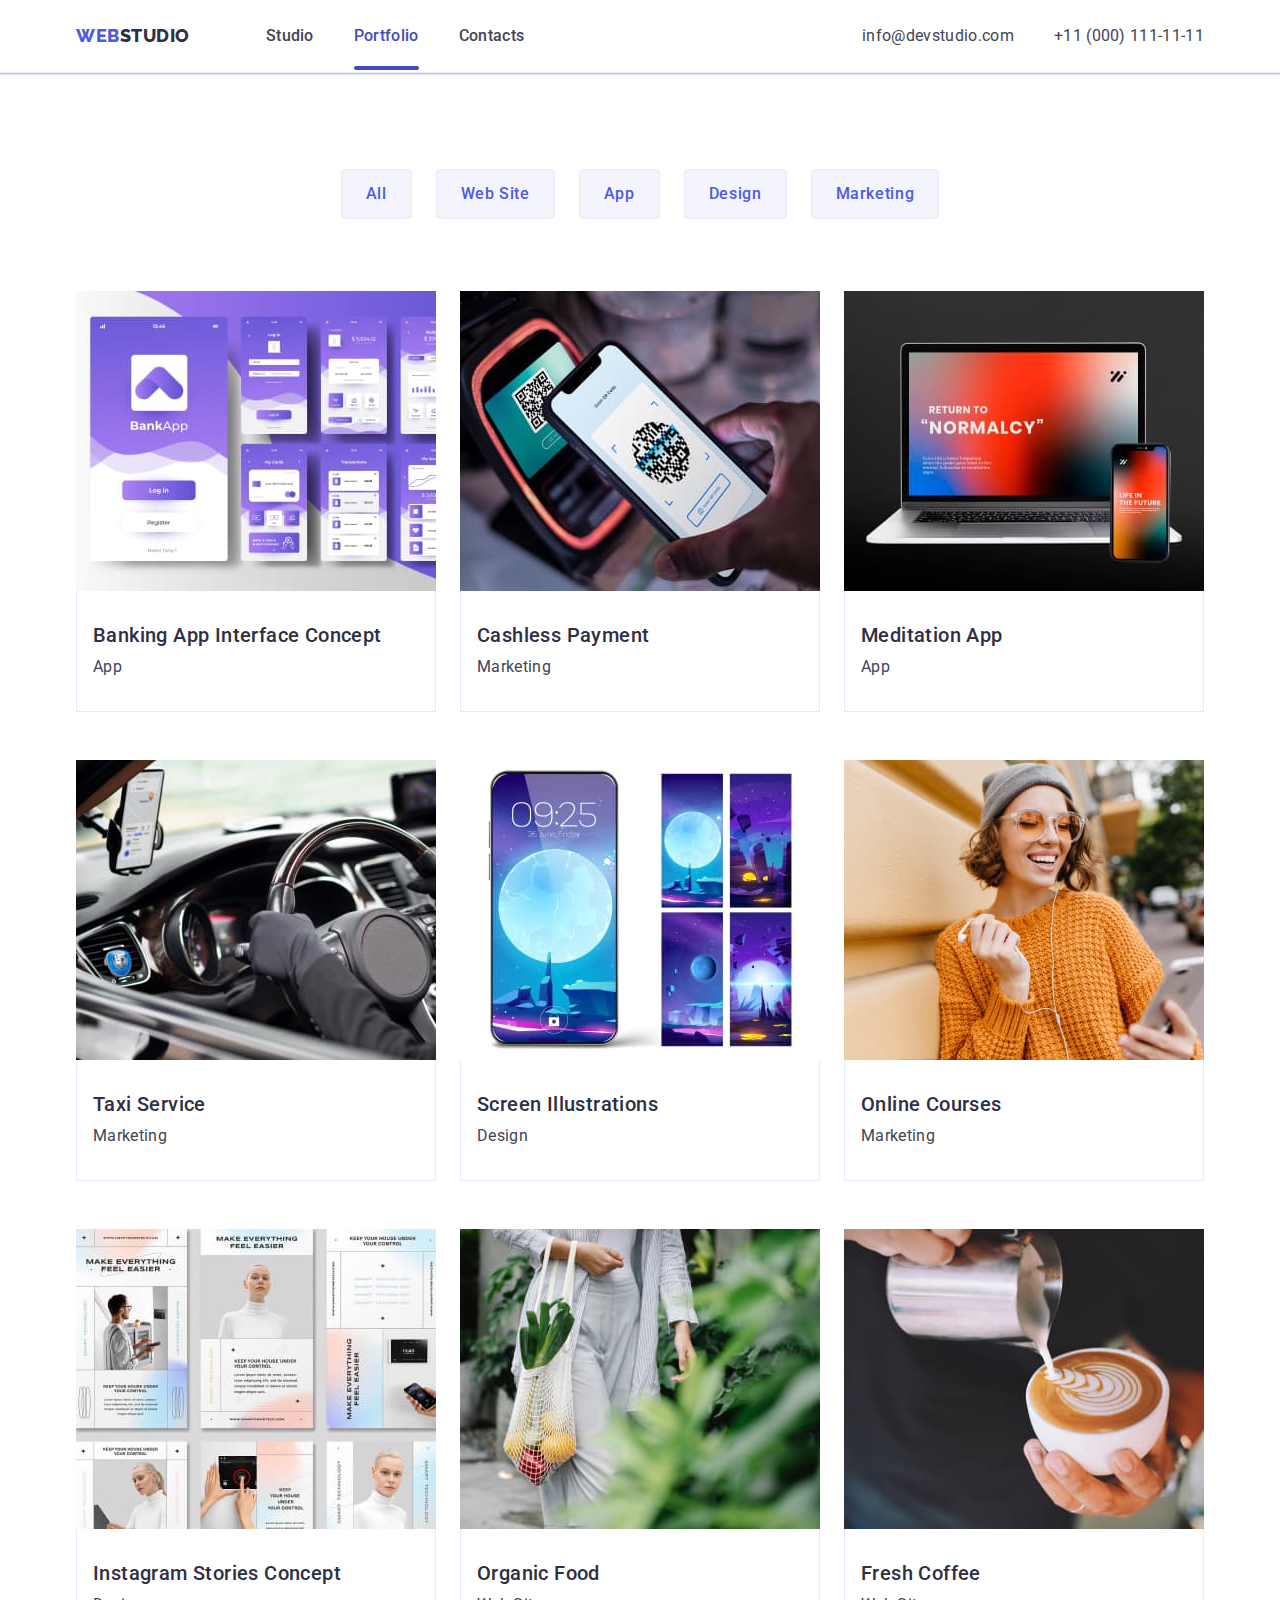
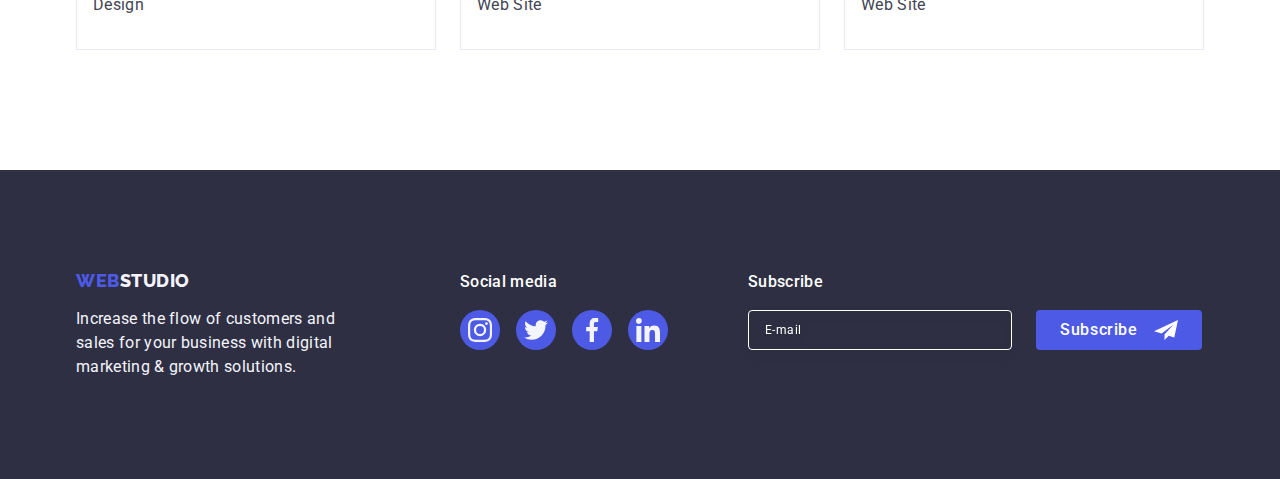
==== portfolio.html @ 871ca6c4 "Initial commit" ====
<!DOCTYPE html>
<html lang="en">
  <head>
    <meta charset="UTF-8" />
    <meta http-equiv="X-UA-Compatible" content="IE=edge" />
    <meta name="viewport" content="width=device-width, initial-scale=1.0" />
    <title>WebStudio</title>
    <link rel="preconnect" href="https://fonts.googleapis.com" />
    <link rel="preconnect" href="https://fonts.gstatic.com" crossorigin />
    <link
      href="https://fonts.googleapis.com/css2?family=Raleway:wght@800&family=Roboto:wght@400;500;700;900&display=swap"
      rel="stylesheet"
    />
    <link
      rel="stylesheet"
      href="https://cdn.jsdelivr.net/npm/modern-normalize@1.1.0/modern-normalize.min.css"
    />
    <link rel="stylesheet" href="./css/styles.css" />
  </head>
  <body>
    <!-- HEADER -->
    <header class="main-header">
      <div class="container page-header-container">
        <nav class="main-nav">
          <a class="logo logo-top link" href="./index.html"
            >Web<span class="logo-header">Studio</span></a
          >
          <ul class="menu list">
            <li class="menu-item">
              <a class="menu-link link" href="./index.html">Studio</a>
            </li>
            <li class="menu-item">
              <a class="menu-link link current" href="./portfolio.html"
                >Portfolio</a
              >
            </li>
            <li class="menu-item">
              <a class="menu-link link" href="">Contacts</a>
            </li>
          </ul>
        </nav>
        <address class="address">
          <ul class="address-item list">
            <li class="contact-item">
              <a class="contact link" href="mailto:info@devstudio.com"
                >info@devstudio.com</a
              >
            </li>
            <li class="contact-item">
              <a class="contact link" href="tel:+110001111111"
                >+11 (000) 111-11-11</a
              >
            </li>
          </ul>
        </address>
      </div>
    </header>
    <main>
      <!-- FILTER -->
      <section class="section-portfolio">
        <div class="container">
          <h1 class="visually-hidden">Portfolio</h1>
          <ul class="filter-list list">
            <li class="item-list">
              <button class="filter-btn button" type="button">All</button>
            </li>
            <li class="item-list">
              <button class="filter-btn button" type="button">Web Site</button>
            </li>
            <li class="item-list">
              <button class="filter-btn button" type="button">App</button>
            </li>
            <li class="item-list">
              <button class="filter-btn button" type="button">Design</button>
            </li>
            <li class="item-list">
              <button class="filter-btn button" type="button">Marketing</button>
            </li>
          </ul>
          <!-- PORTFOLIO -->
          <ul class="portfolio-list list">
            <li class="portfolio-card">
              <a class="portfolio-link link" href="">
                <div class="portfolio-card-wrapper">
                  <img
                    src="./images/banking-app-interface-concept.jpg"
                    alt="bank app"
                    width="360"
                    height="300"
                  />
                  <p class="overlay">
                    14 Stylish and User-Friendly App Design Concepts · Task
                    Manager App · Calorie Tracker App · Exotic Fruit Ecommerce
                    App · Cloud Storage App
                  </p>
                </div>
                <div class="portfolio-card-content">
                  <h2 class="title portfolio-text">
                    Banking App Interface Concept
                  </h2>
                  <p class="description portfolio-text">App</p>
                </div>
              </a>
            </li>
            <li class="portfolio-card">
              <a class="portfolio-link link" href="">
                <div class="portfolio-card-wrapper">
                  <img
                    src="./images/cashless-payment.jpg"
                    alt="payment process"
                    width="360"
                    height="300"
                  />
                  <p class="overlay">
                    14 Stylish and User-Friendly App Design Concepts · Task
                    Manager App · Calorie Tracker App · Exotic Fruit Ecommerce
                    App · Cloud Storage App
                  </p>
                </div>
                <div class="portfolio-card-content">
                  <h2 class="title portfolio-text">Cashless Payment</h2>
                  <p class="description portfolio-text">Marketing</p>
                </div>
              </a>
            </li>
            <li class="portfolio-card">
              <a class="portfolio-link link" href="">
                <div class="portfolio-card-wrapper">
                  <img
                    src="./images/meditation-app.jpg"
                    alt="laptop and phone"
                    width="360"
                    height="300"
                  />
                  <p class="overlay">
                    14 Stylish and User-Friendly App Design Concepts · Task
                    Manager App · Calorie Tracker App · Exotic Fruit Ecommerce
                    App · Cloud Storage App
                  </p>
                </div>
                <div class="portfolio-card-content">
                  <h2 class="title portfolio-text">Meditation App</h2>
                  <p class="description portfolio-text">App</p>
                </div>
              </a>
            </li>
            <li class="portfolio-card">
              <a class="portfolio-link link" href="">
                <div class="portfolio-card-wrapper">
                  <img
                    src="./images/taxi-service.jpg"
                    alt="car"
                    width="360"
                    height="300"
                  />
                  <p class="overlay">
                    14 Stylish and User-Friendly App Design Concepts · Task
                    Manager App · Calorie Tracker App · Exotic Fruit Ecommerce
                    App · Cloud Storage App
                  </p>
                </div>
                <div class="portfolio-card-content">
                  <h2 class="title portfolio-text">Taxi Service</h2>
                  <p class="description portfolio-text">Marketing</p>
                </div>
              </a>
            </li>
            <li class="portfolio-card">
              <a class="portfolio-link link" href="">
                <div class="portfolio-card-wrapper">
                  <img
                    src="./images/screen-illustrations.jpg"
                    alt="phone screen"
                    width="360"
                    height="300"
                  />
                  <p class="overlay">
                    14 Stylish and User-Friendly App Design Concepts · Task
                    Manager App · Calorie Tracker App · Exotic Fruit Ecommerce
                    App · Cloud Storage App
                  </p>
                </div>
                <div class="portfolio-card-content">
                  <h2 class="title portfolio-text">Screen Illustrations</h2>
                  <p class="description portfolio-text">Design</p>
                </div>
              </a>
            </li>
            <li class="portfolio-card">
              <a class="portfolio-link link" href="">
                <div class="portfolio-card-wrapper">
                  <img
                    src="./images/online-courses.jpg"
                    alt="student"
                    width="360"
                    height="300"
                  />
                  <p class="overlay">
                    14 Stylish and User-Friendly App Design Concepts · Task
                    Manager App · Calorie Tracker App · Exotic Fruit Ecommerce
                    App · Cloud Storage App
                  </p>
                </div>
                <div class="portfolio-card-content">
                  <h2 class="title portfolio-text">Online Courses</h2>
                  <p class="description portfolio-text">Marketing</p>
                </div>
              </a>
            </li>
            <li class="portfolio-card">
              <a class="portfolio-link link" href="">
                <div class="portfolio-card-wrapper">
                  <img
                    src="./images/instagram-stories-concept.jpg"
                    alt="several stories"
                    width="360"
                    height="300"
                  />
                  <p class="overlay">
                    14 Stylish and User-Friendly App Design Concepts · Task
                    Manager App · Calorie Tracker App · Exotic Fruit Ecommerce
                    App · Cloud Storage App
                  </p>
                </div>
                <div class="portfolio-card-content">
                  <h2 class="title portfolio-text">
                    Instagram Stories Concept
                  </h2>
                  <p class="description portfolio-text">Design</p>
                </div>
              </a>
            </li>
            <li class="portfolio-card">
              <a class="portfolio-link link" href="">
                <div class="portfolio-card-wrapper">
                  <img
                    src="./images/organic-food.jpg"
                    alt="products"
                    width="360"
                    height="300"
                  />
                  <p class="overlay">
                    14 Stylish and User-Friendly App Design Concepts · Task
                    Manager App · Calorie Tracker App · Exotic Fruit Ecommerce
                    App · Cloud Storage App
                  </p>
                </div>
                <div class="portfolio-card-content">
                  <h2 class="title portfolio-text">Organic Food</h2>
                  <p class="description portfolio-text">Web Site</p>
                </div>
              </a>
            </li>
            <li class="portfolio-card">
              <a class="portfolio-link link" href="">
                <div class="portfolio-card-wrapper">
                  <img
                    src="./images/fresh-coffee.jpg"
                    alt="cappuccino"
                    width="360"
                    height="300"
                  />
                  <p class="overlay">
                    14 Stylish and User-Friendly App Design Concepts · Task
                    Manager App · Calorie Tracker App · Exotic Fruit Ecommerce
                    App · Cloud Storage App
                  </p>
                </div>
                <div class="portfolio-card-content">
                  <h2 class="title portfolio-text">Fresh Coffee</h2>
                  <p class="description portfolio-text">Web Site</p>
                </div>
              </a>
            </li>
          </ul>
        </div>
      </section>
    </main>
    <!-- FOOTER -->
    <footer class="footer">
      <div class="footer-container container">
        <div class="footer-left">
          <a class="logo footer-link link" href="./index.html"
            >Web<span class="logo-footer">Studio</span></a
          >
          <p class="footer-description-left">
            Increase the flow of customers and sales for your business with
            digital marketing & growth solutions.
          </p>
        </div>
        <div class="footer-right">
          <p class="footer-description-right">Social media</p>
          <ul class="social-contact list">
            <li class="social-contact-item">
              <a href="" class="social-contact-link link">
                <svg class="social-contact-icon" width="24" height="24">
                  <use href="./images/icons.svg#icon-instagram"></use>
                </svg>
              </a>
            </li>
            <li class="social-contact-item">
              <a href="" class="social-contact-link link">
                <svg class="social-contact-icon" width="24" height="24">
                  <use href="./images/icons.svg#icon-twitter"></use>
                </svg>
              </a>
            </li>
            <li class="social-contact-item">
              <a href="" class="social-contact-link link">
                <svg class="social-contact-icon" width="24" height="24">
                  <use href="./images/icons.svg#icon-facebook"></use>
                </svg>
              </a>
            </li>
            <li class="social-contact-item">
              <a href="" class="social-contact-link link">
                <svg class="social-contact-icon" width="24" height="24">
                  <use href="./images/icons.svg#icon-linkedin"></use>
                </svg>
              </a>
            </li>
          </ul>
        </div>
        <div class="footer-form">
          <p class="footer-description-right">Subscribe</p>
          <form class="subscribe-form">
            <label class="subscribe-form-field">
              <input
                type="email"
                name="user_email"
                class="subscribe-form-input"
                placeholder="E-mail"
                required
              />
            </label>
            <button type="submit" class="subscribe-form-btn">
              Subscribe
              <svg class="subscribe-btn-icon" width="24" height="24">
                <use href="./images/icons.svg#icon-send"></use>
              </svg>
            </button>
          </form>
        </div>
      </div>
    </footer>
  </body>
</html>
---- css/styles.css ----
:root {
  --primary-font: "Roboto", sans-serif;
  --secondary-font: "Raleway", sans-serif;
  --primary-text-color: #2e2f42;
  --secondary-text-color: #434455;
  --third-text-color: #ffffff;
  --fourth-text-color: #f4f4fd;
  --fifth-text-color: #8e8f99;
  --accent-color: #404bbf;
  --brand-color: #4d5ae5;
  --main-background: #ffffff;
  --icon-background: #31d0aa;
  --modal-background: #fcfcfc;
  --close-btn-background: #e7e9fc;
}

h1,
h2,
h3,
p {
  margin-top: 0;
  margin-bottom: 0;
}

ul {
  margin-top: 0;
  margin-bottom: 0;
  padding-left: 0;
}

img {
  display: block;
}

body {
  font-family: var(--primary-font);
  background-color: var(--main-background);
  color: var(--secondary-text-color);
}

.container {
  width: 1158px;
  margin-left: auto;
  margin-right: auto;
  padding: 0 15px;
}

.section {
  padding-top: 120px;
  padding-bottom: 120px;
}

/* COMPONENTS */

.logo {
  font-family: var(--secondary-font);
  font-weight: 800;
  font-size: 18px;
  line-height: 1.17;
  letter-spacing: 0.03em;
  text-transform: uppercase;
  color: var(--brand-color);
  margin-right: 76px;
}

.logo-header {
  color: var(--primary-text-color);
}

.logo-footer {
  color: var(--fourth-text-color);
}

.list {
  list-style: none;
}

.link {
  text-decoration: none;
}

.button {
  font-family: inherit;
  cursor: pointer;
  font-size: 16px;
  line-height: 1.5;
  letter-spacing: 0.04em;
  transition: background-color 250ms cubic-bezier(0.4, 0, 0.2, 1);
}

.button:hover,
.button:focus {
  color: var(--third-text-color);
  background-color: var(--accent-color);
}

/* HEADER */

.main-header {
  border-bottom: 1px solid #e7e9fc;
  box-shadow: 0px 2px 1px rgba(46, 47, 66, 0.08),
    0px 1px 1px rgba(46, 47, 66, 0.16), 0px 1px 6px rgba(46, 47, 66, 0.08);
}

.page-header-container {
  display: flex;
  align-items: center;
  justify-content: space-between;
}

.main-nav {
  display: flex;
  align-items: center;
}

.logo-top {
  padding: 24px 0;
}

.menu {
  display: flex;
  align-items: center;
  gap: 40px;
}

.menu-item {
  padding: 24px 0;
}

.menu-link {
  font-weight: 500;
  font-size: 16px;
  line-height: 1.5;
  letter-spacing: 0.02em;
  color: var(--secondary-text-color);
  padding: 24px 0;
  transition: color 250ms cubic-bezier(0.4, 0, 0.2, 1);
}

.menu-link:hover,
.menu-link:focus {
  color: var(--accent-color);
}

.current {
  color: var(--accent-color);
  position: relative;
}

.current::after {
  display: block;
  content: "";
  width: 100%;
  height: 4px;
  background-color: var(--accent-color);
  border-radius: 2px;
  position: absolute;
  bottom: -1px;
}

.address {
  font-style: normal;
}

.address-item {
  display: flex;
  align-items: center;
  gap: 40px;
}

.contact {
  font-size: 16px;
  line-height: 1.5;
  letter-spacing: 0.02em;
  color: var(--secondary-text-color);
  padding-top: 24px;
  padding-bottom: 24px;
  transition: color 250ms cubic-bezier(0.4, 0, 0.2, 1);
}

.contact:hover,
.contact:focus {
  color: var(--accent-color);
}

/* HERO */

.hero {
  background-color: var(--primary-text-color);
  padding-top: 188px;
  padding-bottom: 188px;
  background-image: linear-gradient(
      rgba(46, 47, 66, 0.7),
      rgba(46, 47, 66, 0.7)
    ),
    url(../images/hero-img.jpg);
  max-width: 1440px;
  background-repeat: no-repeat;
  background-position: center;
  background-size: cover;
  margin: 0 auto;
}

.main-title {
  font-weight: 700;
  font-size: 56px;
  line-height: 1.07;
  max-width: 496px;
  text-align: center;
  letter-spacing: 0.02em;
  color: var(--third-text-color);
  margin: auto;
  margin-bottom: 48px;
}

.order-btn {
  font-weight: 500;
  min-width: 169px;
  background-color: var(--brand-color);
  color: var(--third-text-color);
  box-shadow: 0px 4px 4px rgba(0, 0, 0, 0.15);
  border-radius: 4px;
  display: block;
  padding: 16px 32px;
  margin: auto;
  border: none;
}

/* SECTIONS */

.visually-hidden {
  position: absolute;
  width: 1px;
  height: 1px;
  margin: -1px;
  border: 0;
  padding: 0;
  white-space: nowrap;
  clip-path: inset(100%);
  clip: rect(0 0 0 0);
  overflow: hidden;
}

.section-list {
  display: flex;
  gap: 24px;
}

.feature-item {
  width: calc((100% - 72px) / 4);
}

.feature-item-container {
  display: flex;
  justify-content: center;
  align-items: center;
  width: 264px;
  height: 112px;
  border-radius: 4px;
  background-color: var(--fourth-text-color);
  margin-bottom: 8px;
}

.title {
  font-weight: 500;
  font-size: 20px;
  line-height: 1.2;
  letter-spacing: 0.02em;
  color: var(--primary-text-color);
  margin-bottom: 8px;
}

.description {
  font-size: 16px;
  line-height: 1.5;
  letter-spacing: 0.02em;
  color: var(--secondary-text-color);
}

.section-title {
  font-weight: 700;
  font-size: 36px;
  line-height: 1.1;
  letter-spacing: 0.02em;
  text-align: center;
  text-transform: capitalize;
  color: var(--primary-text-color);
  margin-bottom: 72px;
}

.section-examples {
  padding-top: 0;
}

.examples-card {
  width: calc((100% - 48px) / 3);
}

.section-team {
  background-color: var(--fourth-text-color);
}

.team-card-content {
  padding: 32px 0;
}

.team-card {
  background-color: var(--main-background);
  justify-content: center;
  align-items: center;
  box-shadow: 0px 1px 6px rgba(46, 47, 66, 0.08),
    0px 1px 1px rgba(46, 47, 66, 0.16), 0px 2px 1px rgba(46, 47, 66, 0.08);
  border-radius: 0px 0px 4px 4px;
  width: calc((100% - 72px) / 4);
}

.team-text {
  display: flex;
  justify-content: center;
  text-align: center;
  margin-bottom: 8px;
}

.social-list {
  display: flex;
  justify-content: center;
  gap: 24px;
}

.social-list-link {
  display: flex;
  justify-content: center;
  align-items: center;
  width: 40px;
  height: 40px;
  border-radius: 50%;
  background-color: var(--brand-color);
  transition: background-color 250ms cubic-bezier(0.4, 0, 0.2, 1);
}

.social-list-link:hover,
.social-list-link:focus {
  background-color: var(--accent-color);
}

.social-list-icon {
  fill: var(--fourth-text-color);
}

.company-item {
  width: calc((100% - 120px) / 6);
}

.company-link {
  display: flex;
  justify-content: center;
  align-items: center;
  width: 168px;
  height: 88px;
  border: 1px solid var(--fifth-text-color);
  border-radius: 4px;
  color: var(--fifth-text-color);
  transition: border 250ms cubic-bezier(0.4, 0, 0.2, 1),
    color 250ms cubic-bezier(0.4, 0, 0.2, 1);
}

.company-link:hover,
.company-link:focus {
  border: 1px solid var(--accent-color);
  color: var(--accent-color);
}

.company-icon {
  fill: var(--fifth-text-color);
  transition: fill 250ms cubic-bezier(0.4, 0, 0.2, 1);
}

.company-link:hover .company-icon,
.company-link:focus .company-icon {
  fill: currentColor;
}

/* FOOTER */

.footer {
  background-color: var(--primary-text-color);
  padding-top: 100px;
  padding-bottom: 100px;
}

.footer-container {
  display: flex;
  align-items: baseline;
}

.footer-left {
  margin-right: 120px;
}

.footer-link {
  display: inline-block;
  margin-bottom: 16px;
}

.footer-description-left {
  font-size: 16px;
  line-height: 1.5;
  letter-spacing: 0.02em;
  color: var(--fourth-text-color);
  width: 264px;
}

.footer-right {
  margin-right: 80px;
}

.footer-description-right {
  font-weight: 500;
  font-size: 16px;
  line-height: 1.5;
  letter-spacing: 0.02em;
  color: var(--third-text-color);
  margin-bottom: 16px;
}

.social-contact {
  display: flex;
  gap: 16px;
}

.social-contact-link {
  display: flex;
  justify-content: center;
  align-items: center;
  width: 40px;
  height: 40px;
  border-radius: 50%;
  background-color: var(--brand-color);
  transition: background-color 250ms cubic-bezier(0.4, 0, 0.2, 1);
}

.social-contact-link:hover,
.social-contact-link:focus {
  background-color: var(--icon-background);
}

.social-contact-icon {
  fill: var(--fourth-text-color);
}

.subscribe-form {
  display: flex;
  justify-content: center;
  gap: 24px;
}

.subscribe-form-input {
  width: 100%;
  height: 40px;
  min-width: 264px;
  border: 1px solid var(--main-background);
  filter: drop-shadow(0px 4px 4px rgba(0, 0, 0, 0.15));
  border-radius: 4px;
  padding: 8px 16px;
  font-size: 12px;
  line-height: 2;
  letter-spacing: 0.04em;
  color: var(--third-text-color);
  background-color: inherit;
  transition: outline 250ms cubic-bezier(0.4, 0, 0.2, 1);
}

.subscribe-form-input:focus {
  outline: none;
}

.subscribe-form-input::placeholder {
  font-size: 12px;
  line-height: 2;
  letter-spacing: 0.04em;
  color: var(--third-text-color);
}

.subscribe-form-btn {
  display: flex;
  justify-content: center;
  align-self: center;
  min-width: 77px;
  padding: 8px 24px;
  border: none;
  font-family: inherit;
  cursor: pointer;
  font-weight: 500;
  font-size: 16px;
  line-height: 1.5;
  letter-spacing: 0.04em;
  color: var(--third-text-color);
  background: var(--brand-color);
  border-radius: 4px;
  gap: 16px;
  transition: background-color 250ms cubic-bezier(0.4, 0, 0.2, 1);
}

.subscribe-form-btn:hover,
.subscribe-form-btn:focus {
  background-color: var(--accent-color);
}

/* PORTFOLIO */

.section-portfolio {
  padding: 96px 0 120px;
}

.filter-list {
  display: flex;
  justify-content: center;
  margin-bottom: 72px;
  gap: 24px;
}

.filter-btn {
  font-weight: 500;
  letter-spacing: 0.04em;
  color: var(--brand-color);
  background-color: var(--fourth-text-color);
  border: 1px solid #e7e9fc;
  border-radius: 4px;
  padding: 12px 24px;
  transition: color 250ms cubic-bezier(0.4, 0, 0.2, 1),
    background-color 250ms cubic-bezier(0.4, 0, 0.2, 1),
    border 250ms cubic-bezier(0.4, 0, 0.2, 1),
    box-shadow 250ms cubic-bezier(0.4, 0, 0.2, 1);
}

.filter-btn:hover,
.filter-btn:focus {
  box-shadow: 0px 3px 1px rgba(0, 0, 0, 0.1), 0px 2px 1px rgba(0, 0, 0, 0.08),
    0px 2px 2px rgba(0, 0, 0, 0.12);
  border-radius: 4px;
  border: 1px solid transparent;
}

.portfolio-list {
  display: flex;
  flex-wrap: wrap;
  column-gap: 24px;
  row-gap: 48px;
}

.portfolio-card {
  width: calc((100% - 48px) / 3);
}

.portfolio-link {
  display: block;
  transition: box-shadow 250ms cubic-bezier(0.4, 0, 0.2, 1);
}

.portfolio-link:hover,
.portfolio-link:focus {
  box-shadow: 0px 1px 6px rgba(46, 47, 66, 0.08),
    0px 1px 1px rgba(46, 47, 66, 0.16), 0px 2px 1px rgba(46, 47, 66, 0.08);
}

.portfolio-card-wrapper {
  position: relative;
  overflow: hidden;
}

.overlay {
  position: absolute;
  overflow: auto;
  top: 0;
  left: 0;
  width: 100%;
  height: 100%;
  font-size: 16px;
  line-height: 1.5;
  letter-spacing: 0.02em;
  color: var(--fourth-text-color);
  background-color: var(--brand-color);
  padding-top: 40px;
  padding-left: 32px;
  padding-right: 32px;
  padding-bottom: 40px;
  transform: translate(0, 100%);
  transition: transform 250ms cubic-bezier(0.4, 0, 0.2, 1);
}

.portfolio-link:hover .overlay,
.portfolio-link:focus .overlay {
  transform: translate(0, 0);
}

.portfolio-card-content {
  border: 1px solid #e7e9fc;
  border-top: none;
  padding: 32px 16px;
}

.portfolio-text {
  display: flex;
  align-items: flex-start;
}

/* MODAL */

.blackdrop {
  position: fixed;
  top: 0;
  left: 0;
  z-index: 100;
  width: 100%;
  height: 100%;
  background-color: rgba(46, 47, 66, 0.4);
  transition: opacity 250ms cubic-bezier(0.4, 0, 0.2, 1),
    visibility 250ms cubic-bezier(0.4, 0, 0.2, 1);
}

.blackdrop.is-hidden {
  opacity: 0;
  visibility: hidden;
  pointer-events: none;
}

.modal {
  position: absolute;
  top: 50%;
  left: 50%;
  transform: translate(-50%, -50%);
  width: 408px;
  min-height: 576px;
  background-color: var(--modal-background);
  box-shadow: 0px 1px 1px rgba(0, 0, 0, 0.14), 0px 1px 3px rgba(0, 0, 0, 0.12),
    0px 2px 1px rgba(0, 0, 0, 0.2);
  border-radius: 4px;
  transition: transform 250ms cubic-bezier(0.4, 0, 0.2, 1);
  padding-top: 72px;
  padding-left: 24px;
  padding-right: 24px;
  padding-bottom: 24px;
}

.modal-close-btn {
  position: absolute;
  top: 24px;
  right: 24px;
  display: flex;
  justify-content: center;
  align-items: center;
  cursor: pointer;
  width: 24px;
  height: 24px;
  background-color: var(--close-btn-background);
  border: 1px solid rgba(0, 0, 0, 0.1);
  border-radius: 50%;
  padding: 0;
  transition: background-color 250ms cubic-bezier(0.4, 0, 0.2, 1),
    border 250ms cubic-bezier(0.4, 0, 0.2, 1);
}

.modal-close-btn:hover,
.modal-close-btn:focus {
  border: none;
  background-color: var(--accent-color);
}

.modal-close-icon {
  fill: var(--primary-text-color);
  transition: fill 250ms cubic-bezier(0.4, 0, 0.2, 1);
}

.modal-close-btn:hover .modal-close-icon,
.modal-close-btn:focus .modal-close-icon {
  fill: var(--third-text-color);
}

.modal-form {
  display: flex;
  flex-direction: column;
}

.form-title {
  font-weight: 500;
  font-size: 16px;
  line-height: 1.5;
  text-align: center;
  letter-spacing: 0.02em;
  color: var(--primary-text-color);
  margin-bottom: 16px;
}

.modal-form-field {
  margin-bottom: 8px;
}

.modal-form-field-description {
  display: block;
  font-size: 12px;
  line-height: 1.17;
  letter-spacing: 0.04em;
  color: var(--fifth-text-color);
  margin-bottom: 8px;
}

.modal-form-input-wrapper {
  display: block;
  position: relative;
}

.form-icon {
  position: absolute;
  top: 50%;
  left: 12px;
  transform: translateY(-50%);
  transition: fill 250ms cubic-bezier(0.4, 0, 0.2, 1);
}

.modal-form-input {
  width: 100%;
  height: 40px;
  border: 1px solid rgba(46, 47, 66, 0.4);
  border-radius: 4px;
  padding-left: 38px;
  font-size: 16px;
  line-height: 1.5;
  letter-spacing: 0.02em;
  color: var(--primary-text-color);
  transition: border-color 250ms cubic-bezier(0.4, 0, 0.2, 1);
}

.modal-form-input:focus {
  outline: none;
  border-color: var(--brand-color);
}

.modal-form-input:focus + .form-icon {
  fill: var(--brand-color);
}

.modal-form-comment {
  resize: none;
  width: 100%;
  height: 120px;
  border: 1px solid rgba(46, 47, 66, 0.4);
  border-radius: 4px;
  padding: 8px 16px;
  font-size: 12px;
  line-height: 1.17;
  letter-spacing: 0.04em;
  color: var(--primary-text-color);
  transition: border-color 250ms cubic-bezier(0.4, 0, 0.2, 1);
}

.field-comment {
  margin-bottom: 16px;
}

.modal-form-comment:focus {
  outline: none;
  border-color: var(--brand-color);
}

.modal-form-comment::placeholder {
  font-size: 12px;
  line-height: 1.17;
  letter-spacing: 0.04em;
  color: rgba(46, 47, 66, 0.4);
}

.user-policy-wrapper {
  display: flex;
  margin-bottom: 24px;
}

.modal-form-check {
  transition: outline 250ms cubic-bezier(0.4, 0, 0.2, 1);
}

.form-check-icon {
  content: "";
  display: flex;
  justify-content: center;
  align-items: center;
  width: 16px;
  height: 16px;
  fill: transparent;
  border: 1px solid rgba(46, 47, 66, 0.4);
  border-radius: 2px;
  cursor: pointer;
  margin-right: 8px;
  transition: outline 250ms cubic-bezier(0.4, 0, 0.2, 1);
}

.modal-form-check:checked + .form-check-icon {
  fill: var(--fourth-text-color);
  background-color: var(--accent-color);
  border: 1px solid var(--accent-color);
}

.modal-form-check:focus + .form-check-icon {
  outline: 1px solid var(--accent-color);
}

.modal-form-check-description {
  font-size: 12px;
  line-height: 1.17;
  letter-spacing: 0.04em;
  color: var(--fifth-text-color);
}

.privacy-policy {
  font-size: 12px;
  line-height: 1.33;
  letter-spacing: 0.04em;
  color: var(--brand-color);
}

.modal-form-submit {
  align-self: center;
  padding: 16px 32px;
  border: none;
  font-family: inherit;
  cursor: pointer;
  font-weight: 500;
  font-size: 16px;
  line-height: 1.5;
  letter-spacing: 0.04em;
  color: var(--third-text-color);
  min-width: 169px;
  background: var(--brand-color);
  box-shadow: 0px 4px 4px rgba(0, 0, 0, 0.15);
  border-radius: 4px;
  transition: background-color 250ms cubic-bezier(0.4, 0, 0.2, 1);
}

.modal-form-submit:hover,
.modal-form-submit:focus {
  background-color: var(--accent-color);
}
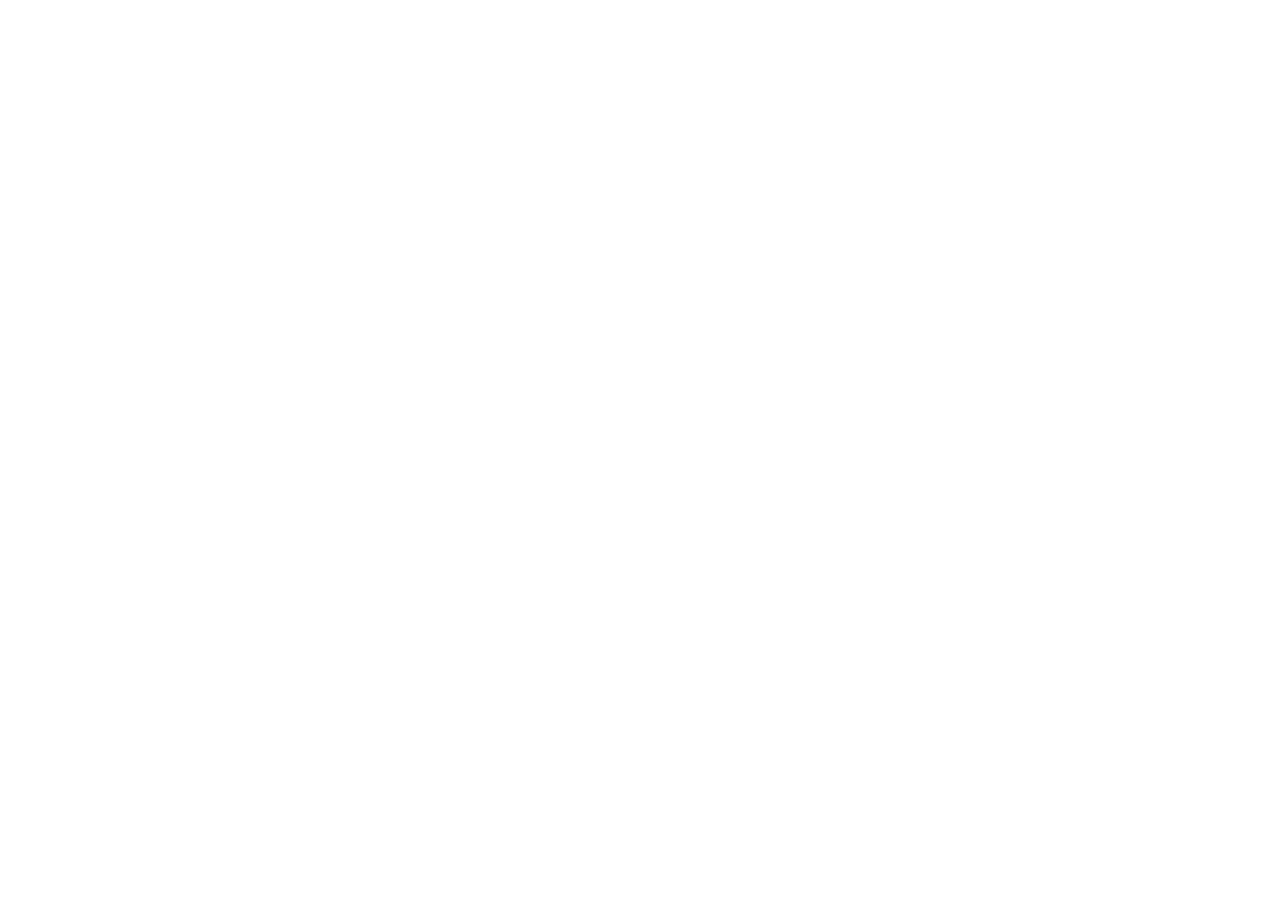
==== commit bfed1266: "Update html and css" ====
--- a/portfolio.html
+++ b/portfolio.html
@@ -19,7 +19,7 @@
   </head>
   <body>
     <!-- HEADER -->
-    <header class="main-header">
+    <!-- <header class="main-header">
       <div class="container page-header-container">
         <nav class="main-nav">
           <a class="logo logo-top link" href="./index.html"
@@ -54,10 +54,10 @@
           </ul>
         </address>
       </div>
-    </header>
+    </header> -->
     <main>
       <!-- FILTER -->
-      <section class="section-portfolio">
+      <!-- <section class="section-portfolio">
         <div class="container">
           <h1 class="visually-hidden">Portfolio</h1>
           <ul class="filter-list list">
@@ -76,9 +76,9 @@
             <li class="item-list">
               <button class="filter-btn button" type="button">Marketing</button>
             </li>
-          </ul>
-          <!-- PORTFOLIO -->
-          <ul class="portfolio-list list">
+          </ul> -->
+      <!-- PORTFOLIO -->
+      <!-- <ul class="portfolio-list list">
             <li class="portfolio-card">
               <a class="portfolio-link link" href="">
                 <div class="portfolio-card-wrapper">
@@ -274,10 +274,10 @@
             </li>
           </ul>
         </div>
-      </section>
+      </section> -->
     </main>
     <!-- FOOTER -->
-    <footer class="footer">
+    <!-- <footer class="footer">
       <div class="footer-container container">
         <div class="footer-left">
           <a class="logo footer-link link" href="./index.html"
@@ -342,6 +342,6 @@
           </form>
         </div>
       </div>
-    </footer>
+    </footer> -->
   </body>
 </html>
--- a/css/styles.css
+++ b/css/styles.css
@@ -38,19 +38,33 @@
   color: var(--secondary-text-color);
 }
 
+.list {
+  list-style: none;
+}
+
+.link {
+  text-decoration: none;
+}
+
 .container {
-  width: 1158px;
-  margin-left: auto;
-  margin-right: auto;
   padding: 0 15px;
 }
 
-.section {
-  padding-top: 120px;
-  padding-bottom: 120px;
-}
-
-/* COMPONENTS */
+/* HEADER */
+
+.main-header {
+  padding-top: 24px;
+  padding-bottom: 22px;
+  border-bottom: 1px solid #e7e9fc;
+  box-shadow: 0px 2px 1px rgba(46, 47, 66, 0.08),
+    0px 1px 1px rgba(46, 47, 66, 0.16), 0px 1px 6px rgba(46, 47, 66, 0.08);
+}
+
+.page-header-container {
+  display: flex;
+  align-items: center;
+  justify-content: space-between;
+}
 
 .logo {
   font-family: var(--secondary-font);
@@ -60,23 +74,184 @@
   letter-spacing: 0.03em;
   text-transform: uppercase;
   color: var(--brand-color);
-  margin-right: 76px;
 }
 
 .logo-header {
   color: var(--primary-text-color);
 }
 
-.logo-footer {
-  color: var(--fourth-text-color);
-}
-
-.list {
-  list-style: none;
-}
-
-.link {
-  text-decoration: none;
+.mobile-menu-open {
+  background-color: transparent;
+  border: none;
+  padding: 0;
+  line-height: 0;
+}
+
+.mobile-menu-icon {
+  stroke: var(--primary-text-color);
+}
+
+.mobile-menu {
+  position: fixed;
+  width: 100%;
+  height: 100%;
+  top: 0;
+  left: 0;
+  z-index: 100;
+  background-color: var(--main-background);
+  opacity: 0;
+  visibility: hidden;
+  pointer-events: none;
+  overflow-y: scroll;
+  transition: opacity 250ms cubic-bezier(0.4, 0, 0.2, 1),
+    visibility 250ms cubic-bezier(0.4, 0, 0.2, 1);
+}
+
+.mobile-menu-container {
+  position: relative;
+  padding-top: 80px;
+  padding-left: 40px;
+  padding-right: 40px;
+  padding-bottom: 40px;
+}
+
+.mobile-menu.is-open {
+  opacity: 1;
+  visibility: visible;
+  pointer-events: auto;
+}
+
+.mobile-menu-close-btn {
+  position: absolute;
+  top: 24px;
+  right: 24px;
+  display: flex;
+  justify-content: center;
+  align-items: center;
+  cursor: pointer;
+  width: 24px;
+  height: 24px;
+  background-color: var(--close-btn-background), 0.1;
+  border: 1px solid rgba(0, 0, 0, 0.1);
+  border-radius: 50%;
+  padding: 0;
+}
+
+.mobile-menu-close-icon {
+  fill: var(--primary-text-color);
+}
+
+.menu-link {
+  font-weight: 700;
+  font-size: 36px;
+  line-height: 1.1;
+  letter-spacing: 0.02em;
+  color: var(--primary-text-color);
+  transition: color 250ms cubic-bezier(0.4, 0, 0.2, 1);
+}
+
+.menu-item:not(:last-child) {
+  margin-bottom: 40px;
+}
+
+.menu-item:last-child {
+  margin-bottom: 284px;
+}
+
+.menu-link:hover,
+.menu-link:focus {
+  color: var(--accent-color);
+}
+
+.current {
+  color: var(--accent-color);
+}
+
+.contact {
+  transition: color 250ms cubic-bezier(0.4, 0, 0.2, 1);
+}
+
+.contact-phone {
+  display: block;
+  width: 100%;
+  font-weight: 700;
+  font-size: 36px;
+  line-height: 1.1;
+  letter-spacing: 0.02em;
+  text-transform: capitalize;
+  color: var(--brand-color);
+  margin-bottom: 24px;
+}
+
+.contact-email {
+  display: block;
+  font-weight: 500;
+  font-size: 20px;
+  line-height: 1.2;
+  letter-spacing: 0.02em;
+  color: var(--secondary-text-color);
+  margin-bottom: 48px;
+}
+
+.contact:hover,
+.contact:focus {
+  color: var(--accent-color);
+}
+
+.social-contact {
+  display: flex;
+  justify-content: space-between;
+  align-items: center;
+}
+
+.social-contact-link {
+  display: flex;
+  justify-content: center;
+  align-items: center;
+  width: 40px;
+  height: 40px;
+  border-radius: 50%;
+  background-color: var(--brand-color);
+  transition: background-color 250ms cubic-bezier(0.4, 0, 0.2, 1);
+}
+
+.social-contact-link:hover,
+.social-contact-link:focus {
+  background-color: var(--icon-background);
+}
+
+.social-contact-icon {
+  fill: var(--fourth-text-color);
+}
+
+/* HERO */
+
+.hero {
+  background-color: var(--primary-text-color);
+  padding-top: 112px;
+  padding-bottom: 112px;
+  background-image: linear-gradient(
+      rgba(46, 47, 66, 0.7),
+      rgba(46, 47, 66, 0.7)
+    ),
+    url(../images/hero-img.jpg);
+  max-width: 428px;
+  background-repeat: no-repeat;
+  background-position: center;
+  background-size: cover;
+  margin: 0 auto;
+}
+
+.main-title {
+  font-weight: 700;
+  font-size: 36px;
+  line-height: 1.1;
+  max-width: 320px;
+  text-align: center;
+  letter-spacing: 0.02em;
+  color: var(--third-text-color);
+  margin: auto;
+  margin-bottom: 72px;
 }
 
 .button {
@@ -94,125 +269,6 @@
   background-color: var(--accent-color);
 }
 
-/* HEADER */
-
-.main-header {
-  border-bottom: 1px solid #e7e9fc;
-  box-shadow: 0px 2px 1px rgba(46, 47, 66, 0.08),
-    0px 1px 1px rgba(46, 47, 66, 0.16), 0px 1px 6px rgba(46, 47, 66, 0.08);
-}
-
-.page-header-container {
-  display: flex;
-  align-items: center;
-  justify-content: space-between;
-}
-
-.main-nav {
-  display: flex;
-  align-items: center;
-}
-
-.logo-top {
-  padding: 24px 0;
-}
-
-.menu {
-  display: flex;
-  align-items: center;
-  gap: 40px;
-}
-
-.menu-item {
-  padding: 24px 0;
-}
-
-.menu-link {
-  font-weight: 500;
-  font-size: 16px;
-  line-height: 1.5;
-  letter-spacing: 0.02em;
-  color: var(--secondary-text-color);
-  padding: 24px 0;
-  transition: color 250ms cubic-bezier(0.4, 0, 0.2, 1);
-}
-
-.menu-link:hover,
-.menu-link:focus {
-  color: var(--accent-color);
-}
-
-.current {
-  color: var(--accent-color);
-  position: relative;
-}
-
-.current::after {
-  display: block;
-  content: "";
-  width: 100%;
-  height: 4px;
-  background-color: var(--accent-color);
-  border-radius: 2px;
-  position: absolute;
-  bottom: -1px;
-}
-
-.address {
-  font-style: normal;
-}
-
-.address-item {
-  display: flex;
-  align-items: center;
-  gap: 40px;
-}
-
-.contact {
-  font-size: 16px;
-  line-height: 1.5;
-  letter-spacing: 0.02em;
-  color: var(--secondary-text-color);
-  padding-top: 24px;
-  padding-bottom: 24px;
-  transition: color 250ms cubic-bezier(0.4, 0, 0.2, 1);
-}
-
-.contact:hover,
-.contact:focus {
-  color: var(--accent-color);
-}
-
-/* HERO */
-
-.hero {
-  background-color: var(--primary-text-color);
-  padding-top: 188px;
-  padding-bottom: 188px;
-  background-image: linear-gradient(
-      rgba(46, 47, 66, 0.7),
-      rgba(46, 47, 66, 0.7)
-    ),
-    url(../images/hero-img.jpg);
-  max-width: 1440px;
-  background-repeat: no-repeat;
-  background-position: center;
-  background-size: cover;
-  margin: 0 auto;
-}
-
-.main-title {
-  font-weight: 700;
-  font-size: 56px;
-  line-height: 1.07;
-  max-width: 496px;
-  text-align: center;
-  letter-spacing: 0.02em;
-  color: var(--third-text-color);
-  margin: auto;
-  margin-bottom: 48px;
-}
-
 .order-btn {
   font-weight: 500;
   min-width: 169px;
@@ -226,9 +282,203 @@
   border: none;
 }
 
+@media screen and (min-width: 428px) {
+  .container {
+    width: 396px;
+    margin-left: auto;
+    margin-right: auto;
+  }
+}
+
+@media screen and (max-width: 767px) {
+  .menu {
+    display: none;
+  }
+
+  .address {
+    display: none;
+  }
+}
+
+/* SCREEN 768px */
+
+@media screen and (min-width: 768px) {
+  .container {
+    width: 736px;
+  }
+
+  .mobile-menu-open {
+    display: none;
+  }
+
+  .main-header {
+    padding-top: 0;
+    padding-bottom: 0;
+  }
+
+  .main-nav {
+    display: flex;
+    align-items: center;
+  }
+
+  .logo-top {
+    padding: 24px 0;
+    margin-right: 120px;
+  }
+
+  .menu {
+    display: flex;
+    align-items: center;
+    gap: 40px;
+  }
+
+  .menu-item:not(:last-child) {
+    margin-bottom: 0;
+  }
+
+  .menu-item:last-child {
+    margin-bottom: 0;
+  }
+
+  .menu-item {
+    padding: 24px 0;
+  }
+
+  .menu-link {
+    font-weight: 500;
+    font-size: 16px;
+    line-height: 1.5;
+    padding: 24px 0;
+  }
+
+  .current {
+    position: relative;
+  }
+
+  .current::after {
+    display: block;
+    content: "";
+    width: 100%;
+    height: 4px;
+    background-color: var(--accent-color);
+    border-radius: 2px;
+    position: absolute;
+    bottom: -7px;
+  }
+
+  .address {
+    font-style: normal;
+    padding-top: 16px;
+    padding-bottom: 16px;
+  }
+
+  .address-item {
+    display: flex;
+    flex-direction: column;
+    align-items: center;
+    gap: 12px;
+  }
+
+  .contact {
+    font-size: 12px;
+    line-height: 1.17;
+    color: var(--secondary-text-color);
+    transition: color 250ms cubic-bezier(0.4, 0, 0.2, 1);
+  }
+
+  .contact:hover,
+  .contact:focus {
+    color: var(--accent-color);
+  }
+}
+
+/* SCREEN 1158px */
+
+@media screen and (min-width: 1158px) {
+  .container {
+    width: 1128px;
+  }
+
+  .logo-top {
+    margin-right: 76px;
+  }
+
+  .current::after {
+    bottom: -2px;
+  }
+
+  .address {
+    font-style: normal;
+    padding-top: 0;
+    padding-bottom: 0;
+  }
+
+  .address-item {
+    display: flex;
+    flex-direction: row;
+    align-items: center;
+    gap: 40px;
+  }
+
+  .contact {
+    font-size: 16px;
+    line-height: 1.5;
+    color: var(--secondary-text-color);
+    padding-top: 24px;
+    padding-bottom: 24px;
+    transition: color 250ms cubic-bezier(0.4, 0, 0.2, 1);
+  }
+
+  .contact:hover,
+  .contact:focus {
+    color: var(--accent-color);
+  }
+}
+
+/* .section {
+  padding-top: 120px;
+  padding-bottom: 120px;
+}  */
+
+/* 
+
+.logo-footer {
+  color: var(--fourth-text-color);
+} */
+
+/* HEADER */
+
+/* HERO */
+
+/* .hero {
+  padding-top: 188px;
+  padding-bottom: 188px;
+  max-width: 1440px;
+}
+
+.main-title {
+  font-size: 56px;
+  line-height: 1.07;
+  max-width: 496px;
+  margin-bottom: 48px;
+}
+
+.order-btn {
+  font-weight: 500;
+  min-width: 169px;
+  background-color: var(--brand-color);
+  color: var(--third-text-color);
+  box-shadow: 0px 4px 4px rgba(0, 0, 0, 0.15);
+  border-radius: 4px;
+  display: block;
+  padding: 16px 32px;
+  margin: auto;
+  border: none;
+} */
+
 /* SECTIONS */
 
-.visually-hidden {
+/* .visually-hidden {
   position: absolute;
   width: 1px;
   height: 1px;
@@ -378,11 +628,11 @@
 .company-link:hover .company-icon,
 .company-link:focus .company-icon {
   fill: currentColor;
-}
+} */
 
 /* FOOTER */
 
-.footer {
+/* .footer {
   background-color: var(--primary-text-color);
   padding-top: 100px;
   padding-bottom: 100px;
@@ -504,11 +754,11 @@
 .subscribe-form-btn:hover,
 .subscribe-form-btn:focus {
   background-color: var(--accent-color);
-}
+} */
 
 /* PORTFOLIO */
 
-.section-portfolio {
+/* .section-portfolio {
   padding: 96px 0 120px;
 }
 
@@ -602,17 +852,18 @@
 .portfolio-text {
   display: flex;
   align-items: flex-start;
-}
+} */
 
 /* MODAL */
 
-.blackdrop {
+/* .blackdrop {
   position: fixed;
   top: 0;
   left: 0;
   z-index: 100;
   width: 100%;
   height: 100%;
+  overflow-y: scroll;
   background-color: rgba(46, 47, 66, 0.4);
   transition: opacity 250ms cubic-bezier(0.4, 0, 0.2, 1),
     visibility 250ms cubic-bezier(0.4, 0, 0.2, 1);
@@ -838,4 +1089,4 @@
 .modal-form-submit:hover,
 .modal-form-submit:focus {
   background-color: var(--accent-color);
-}
+} */
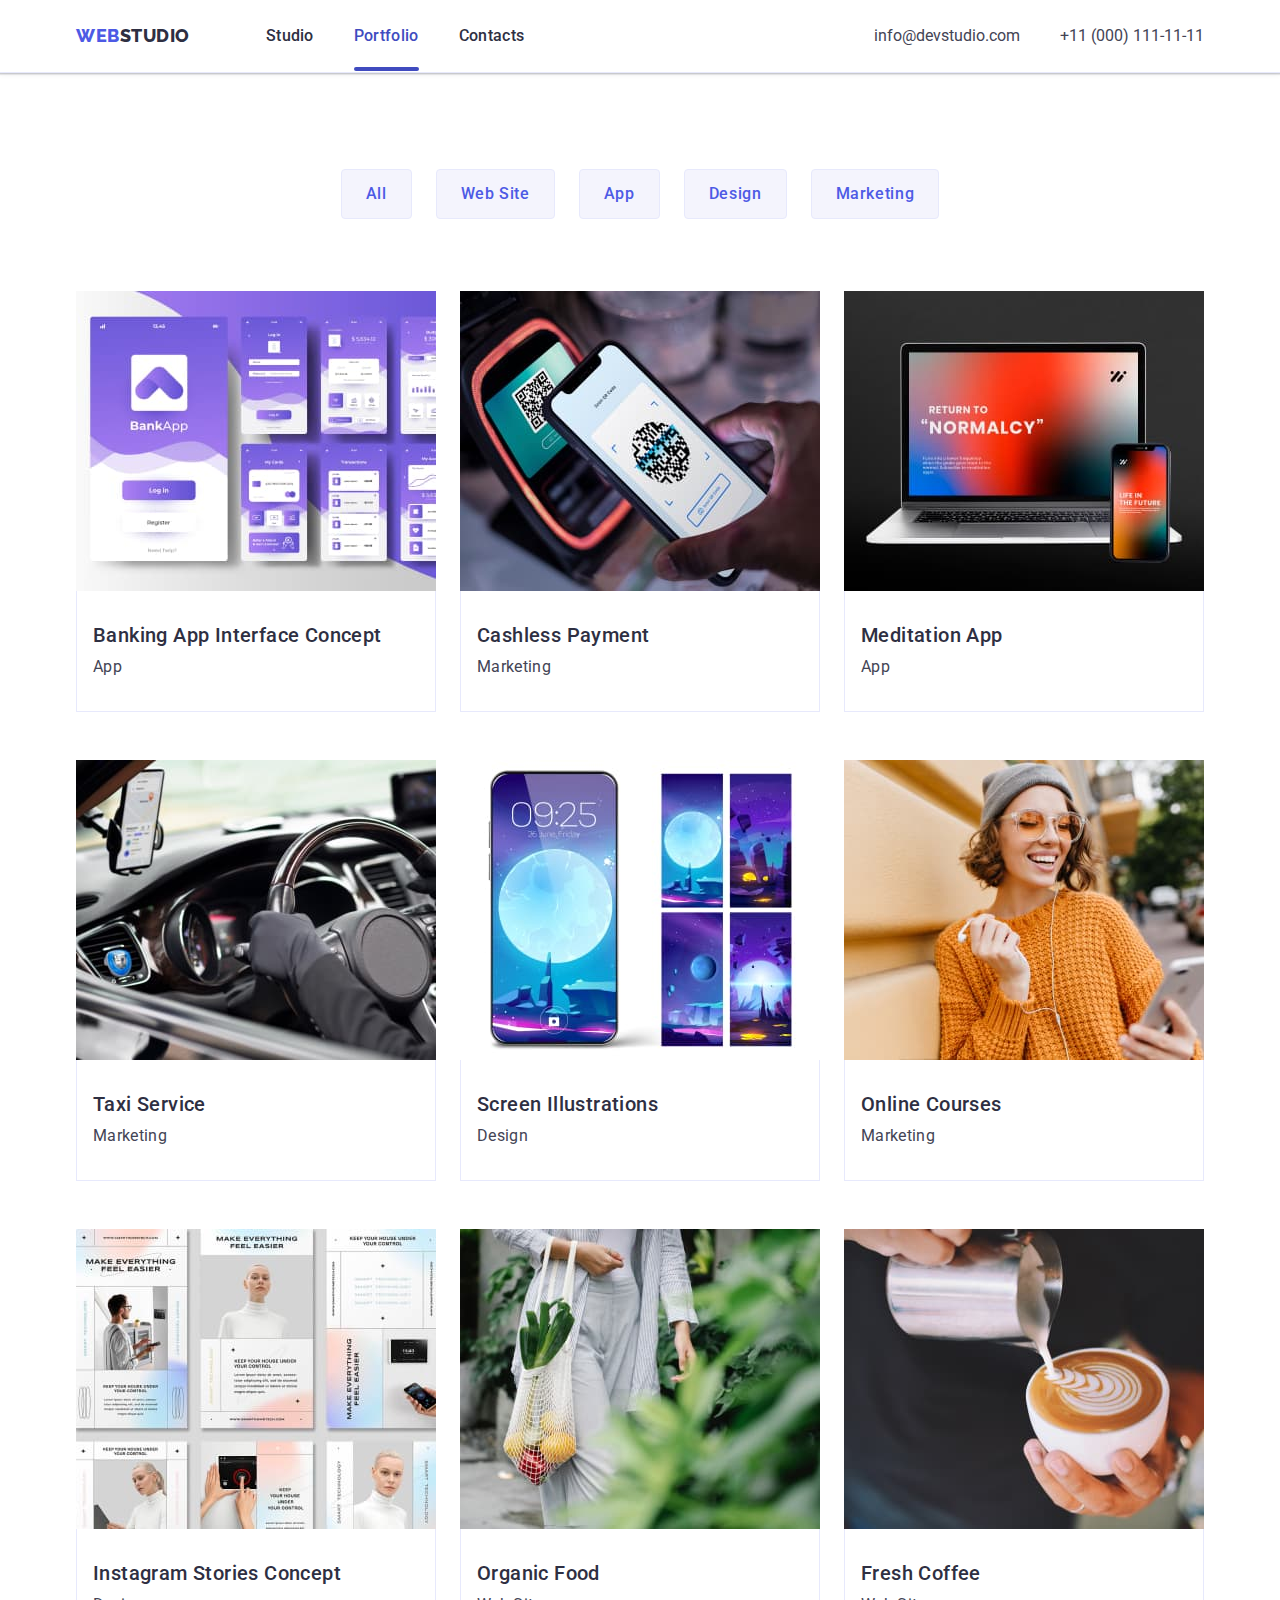
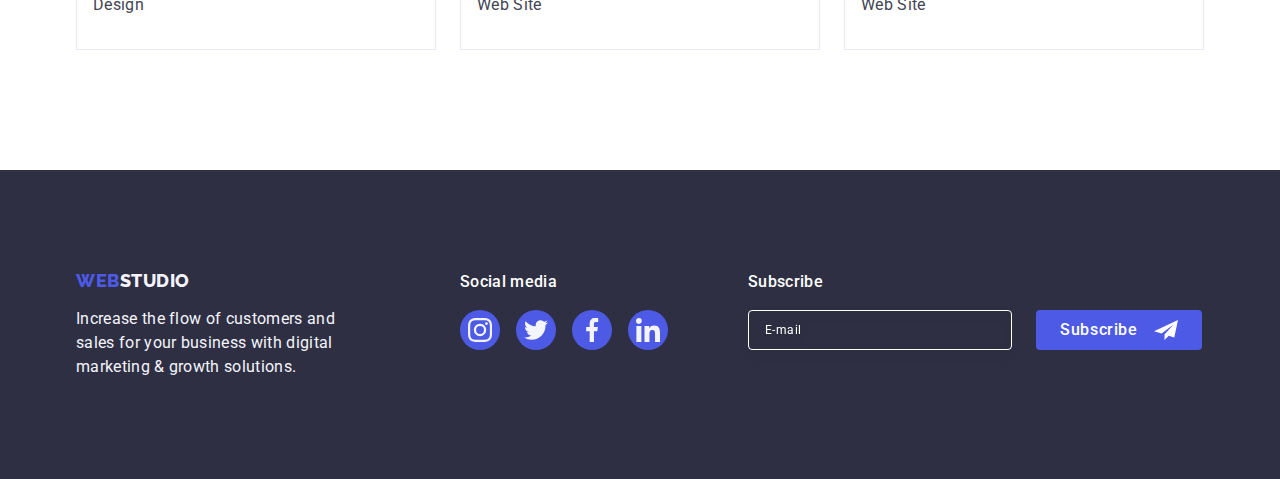
==== commit 43dba611: "Update html and css" ====
--- a/portfolio.html
+++ b/portfolio.html
@@ -19,7 +19,7 @@
   </head>
   <body>
     <!-- HEADER -->
-    <!-- <header class="main-header">
+    <header class="main-header">
       <div class="container page-header-container">
         <nav class="main-nav">
           <a class="logo logo-top link" href="./index.html"
@@ -39,6 +39,11 @@
             </li>
           </ul>
         </nav>
+        <button class="mobile-menu-open js-open-menu" type="button">
+          <svg class="mobile-menu-icon" width="32" height="22">
+            <use href="./images/icons.svg#icon-burger"></use>
+          </svg>
+        </button>
         <address class="address">
           <ul class="address-item list">
             <li class="contact-item">
@@ -54,10 +59,80 @@
           </ul>
         </address>
       </div>
-    </header> -->
+      <div class="mobile-menu js-menu-container">
+        <div class="container mobile-menu-container">
+          <button type="button" class="mobile-menu-close-btn js-close-menu">
+            <svg class="mobile-menu-close-icon" width="8" height="8">
+              <use href="./images/icons.svg#icon-close"></use>
+            </svg>
+          </button>
+          <div class="mobile-menu-top">
+            <ul class="mobile-menu-list list">
+              <li class="menu-item">
+                <a class="menu-link link" href="./index.html">Studio</a>
+              </li>
+              <li class="menu-item">
+                <a class="menu-link link current" href="./portfolio.html"
+                  >Portfolio</a
+                >
+              </li>
+              <li class="menu-item">
+                <a class="menu-link link" href="">Contacts</a>
+              </li>
+            </ul>
+          </div>
+          <div class="mobile-menu-bottom">
+            <ul class="address-item list">
+              <li class="contact-item">
+                <a class="contact-phone contact link" href="tel:+110001111111"
+                  >+11 (000) 111-11-11</a
+                >
+              </li>
+              <li class="contact-item">
+                <a
+                  class="contact-email contact link"
+                  href="mailto:info@devstudio.com"
+                  >info@devstudio.com</a
+                >
+              </li>
+            </ul>
+            <ul class="social-contact list">
+              <li class="social-contact-item">
+                <a href="" class="social-contact-link link">
+                  <svg class="social-contact-icon" width="24" height="24">
+                    <use href="./images/icons.svg#icon-instagram"></use>
+                  </svg>
+                </a>
+              </li>
+              <li class="social-contact-item">
+                <a href="" class="social-contact-link link">
+                  <svg class="social-contact-icon" width="24" height="24">
+                    <use href="./images/icons.svg#icon-twitter"></use>
+                  </svg>
+                </a>
+              </li>
+              <li class="social-contact-item">
+                <a href="" class="social-contact-link link">
+                  <svg class="social-contact-icon" width="24" height="24">
+                    <use href="./images/icons.svg#icon-facebook"></use>
+                  </svg>
+                </a>
+              </li>
+              <li class="social-contact-item">
+                <a href="" class="social-contact-link link">
+                  <svg class="social-contact-icon" width="24" height="24">
+                    <use href="./images/icons.svg#icon-linkedin"></use>
+                  </svg>
+                </a>
+              </li>
+            </ul>
+          </div>
+        </div>
+      </div>
+    </header>
     <main>
       <!-- FILTER -->
-      <!-- <section class="section-portfolio">
+      <section class="section-portfolio">
         <div class="container">
           <h1 class="visually-hidden">Portfolio</h1>
           <ul class="filter-list list">
@@ -76,9 +151,9 @@
             <li class="item-list">
               <button class="filter-btn button" type="button">Marketing</button>
             </li>
-          </ul> -->
-      <!-- PORTFOLIO -->
-      <!-- <ul class="portfolio-list list">
+          </ul>
+          <!-- PORTFOLIO -->
+          <ul class="portfolio-list list">
             <li class="portfolio-card">
               <a class="portfolio-link link" href="">
                 <div class="portfolio-card-wrapper">
@@ -95,7 +170,7 @@
                   </p>
                 </div>
                 <div class="portfolio-card-content">
-                  <h2 class="title portfolio-text">
+                  <h2 class="title portfolio-title">
                     Banking App Interface Concept
                   </h2>
                   <p class="description portfolio-text">App</p>
@@ -118,7 +193,7 @@
                   </p>
                 </div>
                 <div class="portfolio-card-content">
-                  <h2 class="title portfolio-text">Cashless Payment</h2>
+                  <h2 class="title portfolio-title">Cashless Payment</h2>
                   <p class="description portfolio-text">Marketing</p>
                 </div>
               </a>
@@ -139,7 +214,7 @@
                   </p>
                 </div>
                 <div class="portfolio-card-content">
-                  <h2 class="title portfolio-text">Meditation App</h2>
+                  <h2 class="title portfolio-title">Meditation App</h2>
                   <p class="description portfolio-text">App</p>
                 </div>
               </a>
@@ -160,7 +235,7 @@
                   </p>
                 </div>
                 <div class="portfolio-card-content">
-                  <h2 class="title portfolio-text">Taxi Service</h2>
+                  <h2 class="title portfolio-title">Taxi Service</h2>
                   <p class="description portfolio-text">Marketing</p>
                 </div>
               </a>
@@ -181,7 +256,7 @@
                   </p>
                 </div>
                 <div class="portfolio-card-content">
-                  <h2 class="title portfolio-text">Screen Illustrations</h2>
+                  <h2 class="title portfolio-title">Screen Illustrations</h2>
                   <p class="description portfolio-text">Design</p>
                 </div>
               </a>
@@ -202,7 +277,7 @@
                   </p>
                 </div>
                 <div class="portfolio-card-content">
-                  <h2 class="title portfolio-text">Online Courses</h2>
+                  <h2 class="title portfolio-title">Online Courses</h2>
                   <p class="description portfolio-text">Marketing</p>
                 </div>
               </a>
@@ -223,7 +298,7 @@
                   </p>
                 </div>
                 <div class="portfolio-card-content">
-                  <h2 class="title portfolio-text">
+                  <h2 class="title portfolio-title">
                     Instagram Stories Concept
                   </h2>
                   <p class="description portfolio-text">Design</p>
@@ -246,7 +321,7 @@
                   </p>
                 </div>
                 <div class="portfolio-card-content">
-                  <h2 class="title portfolio-text">Organic Food</h2>
+                  <h2 class="title portfolio-title">Organic Food</h2>
                   <p class="description portfolio-text">Web Site</p>
                 </div>
               </a>
@@ -267,17 +342,17 @@
                   </p>
                 </div>
                 <div class="portfolio-card-content">
-                  <h2 class="title portfolio-text">Fresh Coffee</h2>
+                  <h2 class="title portfolio-title">Fresh Coffee</h2>
                   <p class="description portfolio-text">Web Site</p>
                 </div>
               </a>
             </li>
           </ul>
         </div>
-      </section> -->
+      </section>
     </main>
     <!-- FOOTER -->
-    <!-- <footer class="footer">
+    <footer class="footer">
       <div class="footer-container container">
         <div class="footer-left">
           <a class="logo footer-link link" href="./index.html"
@@ -342,6 +417,7 @@
           </form>
         </div>
       </div>
-    </footer> -->
+    </footer>
+    <script src="./js/mobile-menu.js"></script>
   </body>
 </html>
--- a/css/styles.css
+++ b/css/styles.css
@@ -30,6 +30,7 @@
 
 img {
   display: block;
+  width: 100%;
 }
 
 body {
@@ -47,7 +48,7 @@
 }
 
 .container {
-  padding: 0 15px;
+  padding: 0 16px;
 }
 
 /* HEADER */
@@ -107,18 +108,20 @@
     visibility 250ms cubic-bezier(0.4, 0, 0.2, 1);
 }
 
+.mobile-menu.is-open {
+  opacity: 1;
+  visibility: visible;
+  pointer-events: auto;
+}
+
 .mobile-menu-container {
   position: relative;
+  display: flex;
+  flex-wrap: wrap;
   padding-top: 80px;
   padding-left: 40px;
   padding-right: 40px;
   padding-bottom: 40px;
-}
-
-.mobile-menu.is-open {
-  opacity: 1;
-  visibility: visible;
-  pointer-events: auto;
 }
 
 .mobile-menu-close-btn {
@@ -141,6 +144,10 @@
   fill: var(--primary-text-color);
 }
 
+.mobile-menu-top {
+  margin-bottom: 220px;
+}
+
 .menu-link {
   font-weight: 700;
   font-size: 36px;
@@ -150,12 +157,10 @@
   transition: color 250ms cubic-bezier(0.4, 0, 0.2, 1);
 }
 
-.menu-item:not(:last-child) {
-  margin-bottom: 40px;
-}
-
-.menu-item:last-child {
-  margin-bottom: 284px;
+.mobile-menu-list {
+  display: flex;
+  flex-direction: column;
+  gap: 40px;
 }
 
 .menu-link:hover,
@@ -175,7 +180,7 @@
   display: block;
   width: 100%;
   font-weight: 700;
-  font-size: 36px;
+  font-size: 24px;
   line-height: 1.1;
   letter-spacing: 0.02em;
   text-transform: capitalize;
@@ -282,203 +287,14 @@
   border: none;
 }
 
-@media screen and (min-width: 428px) {
-  .container {
-    width: 396px;
-    margin-left: auto;
-    margin-right: auto;
-  }
-}
-
-@media screen and (max-width: 767px) {
-  .menu {
-    display: none;
-  }
-
-  .address {
-    display: none;
-  }
-}
-
-/* SCREEN 768px */
-
-@media screen and (min-width: 768px) {
-  .container {
-    width: 736px;
-  }
-
-  .mobile-menu-open {
-    display: none;
-  }
-
-  .main-header {
-    padding-top: 0;
-    padding-bottom: 0;
-  }
-
-  .main-nav {
-    display: flex;
-    align-items: center;
-  }
-
-  .logo-top {
-    padding: 24px 0;
-    margin-right: 120px;
-  }
-
-  .menu {
-    display: flex;
-    align-items: center;
-    gap: 40px;
-  }
-
-  .menu-item:not(:last-child) {
-    margin-bottom: 0;
-  }
-
-  .menu-item:last-child {
-    margin-bottom: 0;
-  }
-
-  .menu-item {
-    padding: 24px 0;
-  }
-
-  .menu-link {
-    font-weight: 500;
-    font-size: 16px;
-    line-height: 1.5;
-    padding: 24px 0;
-  }
-
-  .current {
-    position: relative;
-  }
-
-  .current::after {
-    display: block;
-    content: "";
-    width: 100%;
-    height: 4px;
-    background-color: var(--accent-color);
-    border-radius: 2px;
-    position: absolute;
-    bottom: -7px;
-  }
-
-  .address {
-    font-style: normal;
-    padding-top: 16px;
-    padding-bottom: 16px;
-  }
-
-  .address-item {
-    display: flex;
-    flex-direction: column;
-    align-items: center;
-    gap: 12px;
-  }
-
-  .contact {
-    font-size: 12px;
-    line-height: 1.17;
-    color: var(--secondary-text-color);
-    transition: color 250ms cubic-bezier(0.4, 0, 0.2, 1);
-  }
-
-  .contact:hover,
-  .contact:focus {
-    color: var(--accent-color);
-  }
-}
-
-/* SCREEN 1158px */
-
-@media screen and (min-width: 1158px) {
-  .container {
-    width: 1128px;
-  }
-
-  .logo-top {
-    margin-right: 76px;
-  }
-
-  .current::after {
-    bottom: -2px;
-  }
-
-  .address {
-    font-style: normal;
-    padding-top: 0;
-    padding-bottom: 0;
-  }
-
-  .address-item {
-    display: flex;
-    flex-direction: row;
-    align-items: center;
-    gap: 40px;
-  }
-
-  .contact {
-    font-size: 16px;
-    line-height: 1.5;
-    color: var(--secondary-text-color);
-    padding-top: 24px;
-    padding-bottom: 24px;
-    transition: color 250ms cubic-bezier(0.4, 0, 0.2, 1);
-  }
-
-  .contact:hover,
-  .contact:focus {
-    color: var(--accent-color);
-  }
-}
-
-/* .section {
-  padding-top: 120px;
-  padding-bottom: 120px;
-}  */
-
-/* 
-
-.logo-footer {
-  color: var(--fourth-text-color);
-} */
-
-/* HEADER */
-
-/* HERO */
-
-/* .hero {
-  padding-top: 188px;
-  padding-bottom: 188px;
-  max-width: 1440px;
-}
-
-.main-title {
-  font-size: 56px;
-  line-height: 1.07;
-  max-width: 496px;
-  margin-bottom: 48px;
-}
-
-.order-btn {
-  font-weight: 500;
-  min-width: 169px;
-  background-color: var(--brand-color);
-  color: var(--third-text-color);
-  box-shadow: 0px 4px 4px rgba(0, 0, 0, 0.15);
-  border-radius: 4px;
-  display: block;
-  padding: 16px 32px;
-  margin: auto;
-  border: none;
-} */
-
 /* SECTIONS */
 
-/* .visually-hidden {
+.section {
+  padding-top: 96px;
+  padding-bottom: 96px;
+}
+
+.visually-hidden {
   position: absolute;
   width: 1px;
   height: 1px;
@@ -493,38 +309,35 @@
 
 .section-list {
   display: flex;
-  gap: 24px;
-}
-
-.feature-item {
-  width: calc((100% - 72px) / 4);
+  flex-wrap: wrap;
+  justify-content: center;
+  row-gap: 72px;
 }
 
 .feature-item-container {
-  display: flex;
-  justify-content: center;
-  align-items: center;
-  width: 264px;
-  height: 112px;
-  border-radius: 4px;
-  background-color: var(--fourth-text-color);
-  margin-bottom: 8px;
+  display: none;
 }
 
 .title {
-  font-weight: 500;
-  font-size: 20px;
-  line-height: 1.2;
+  font-weight: 700;
+  font-size: 36px;
+  line-height: 1.1;
   letter-spacing: 0.02em;
+  text-align: center;
   color: var(--primary-text-color);
   margin-bottom: 8px;
 }
 
 .description {
+  font-weight: 500;
   font-size: 16px;
   line-height: 1.5;
   letter-spacing: 0.02em;
   color: var(--secondary-text-color);
+}
+
+.section-examples {
+  display: none;
 }
 
 .section-title {
@@ -538,16 +351,13 @@
   margin-bottom: 72px;
 }
 
-.section-examples {
-  padding-top: 0;
-}
-
-.examples-card {
-  width: calc((100% - 48px) / 3);
-}
-
 .section-team {
   background-color: var(--fourth-text-color);
+  justify-content: center;
+}
+
+.section-team-list {
+  justify-content: center;
 }
 
 .team-card-content {
@@ -558,15 +368,20 @@
   background-color: var(--main-background);
   justify-content: center;
   align-items: center;
+  max-width: 264px;
   box-shadow: 0px 1px 6px rgba(46, 47, 66, 0.08),
     0px 1px 1px rgba(46, 47, 66, 0.16), 0px 2px 1px rgba(46, 47, 66, 0.08);
   border-radius: 0px 0px 4px 4px;
-  width: calc((100% - 72px) / 4);
-}
-
-.team-text {
-  display: flex;
-  justify-content: center;
+}
+
+.team-title {
+  font-weight: 500;
+  font-size: 20px;
+  line-height: 1.2;
+}
+
+.team-description {
+  font-weight: 400;
   text-align: center;
   margin-bottom: 8px;
 }
@@ -597,15 +412,15 @@
   fill: var(--fourth-text-color);
 }
 
-.company-item {
-  width: calc((100% - 120px) / 6);
+.section-customers .section-list {
+  column-gap: 16px;
 }
 
 .company-link {
   display: flex;
   justify-content: center;
   align-items: center;
-  width: 168px;
+  width: 120px;
   height: 88px;
   border: 1px solid var(--fifth-text-color);
   border-radius: 4px;
@@ -628,27 +443,31 @@
 .company-link:hover .company-icon,
 .company-link:focus .company-icon {
   fill: currentColor;
-} */
+}
 
 /* FOOTER */
 
-/* .footer {
+.footer {
   background-color: var(--primary-text-color);
-  padding-top: 100px;
-  padding-bottom: 100px;
+  padding-top: 96px;
+  padding-bottom: 96px;
 }
 
 .footer-container {
   display: flex;
-  align-items: baseline;
-}
-
-.footer-left {
-  margin-right: 120px;
+  flex-wrap: wrap;
+  justify-content: center;
+  align-items: center;
+  row-gap: 72px;
+}
+
+.logo-footer {
+  color: var(--fourth-text-color);
 }
 
 .footer-link {
-  display: inline-block;
+  display: flex;
+  justify-content: center;
   margin-bottom: 16px;
 }
 
@@ -657,14 +476,12 @@
   line-height: 1.5;
   letter-spacing: 0.02em;
   color: var(--fourth-text-color);
-  width: 264px;
-}
-
-.footer-right {
-  margin-right: 80px;
+  max-width: 268px;
 }
 
 .footer-description-right {
+  display: flex;
+  justify-content: center;
   font-weight: 500;
   font-size: 16px;
   line-height: 1.5;
@@ -674,40 +491,20 @@
 }
 
 .social-contact {
-  display: flex;
   gap: 16px;
 }
 
-.social-contact-link {
-  display: flex;
-  justify-content: center;
-  align-items: center;
-  width: 40px;
-  height: 40px;
-  border-radius: 50%;
-  background-color: var(--brand-color);
-  transition: background-color 250ms cubic-bezier(0.4, 0, 0.2, 1);
-}
-
-.social-contact-link:hover,
-.social-contact-link:focus {
-  background-color: var(--icon-background);
-}
-
-.social-contact-icon {
-  fill: var(--fourth-text-color);
-}
-
 .subscribe-form {
   display: flex;
-  justify-content: center;
-  gap: 24px;
+  flex-wrap: wrap;
+  justify-content: center;
+  row-gap: 16px;
 }
 
 .subscribe-form-input {
   width: 100%;
   height: 40px;
-  min-width: 264px;
+  min-width: 290px;
   border: 1px solid var(--main-background);
   filter: drop-shadow(0px 4px 4px rgba(0, 0, 0, 0.15));
   border-radius: 4px;
@@ -734,8 +531,8 @@
 .subscribe-form-btn {
   display: flex;
   justify-content: center;
-  align-self: center;
-  min-width: 77px;
+  align-items: center;
+  min-width: 165px;
   padding: 8px 24px;
   border: none;
   font-family: inherit;
@@ -754,29 +551,267 @@
 .subscribe-form-btn:hover,
 .subscribe-form-btn:focus {
   background-color: var(--accent-color);
-} */
+}
+
+/* MODAL */
+
+.blackdrop {
+  position: fixed;
+  width: 100%;
+  height: 100%;
+  top: 0;
+  left: 0;
+  z-index: 100;
+  overflow-y: scroll;
+  background-color: rgba(46, 47, 66, 0.4);
+  transition: opacity 250ms cubic-bezier(0.4, 0, 0.2, 1),
+    visibility 250ms cubic-bezier(0.4, 0, 0.2, 1);
+}
+
+.blackdrop.is-hidden {
+  opacity: 0;
+  visibility: hidden;
+  pointer-events: none;
+}
+
+.modal {
+  position: absolute;
+  top: 50%;
+  left: 50%;
+  transform: translate(-50%, -50%);
+  width: 300px;
+  min-height: 584px;
+  background-color: var(--modal-background);
+  box-shadow: 0px 1px 1px rgba(0, 0, 0, 0.14), 0px 1px 3px rgba(0, 0, 0, 0.12),
+    0px 2px 1px rgba(0, 0, 0, 0.2);
+  border-radius: 4px;
+  transition: transform 250ms cubic-bezier(0.4, 0, 0.2, 1);
+  padding-top: 72px;
+  padding-left: 16px;
+  padding-right: 16px;
+  padding-bottom: 24px;
+}
+
+.modal-close-btn {
+  position: absolute;
+  top: 24px;
+  right: 24px;
+  display: flex;
+  justify-content: center;
+  align-items: center;
+  cursor: pointer;
+  width: 24px;
+  height: 24px;
+  background-color: var(--close-btn-background);
+  border: 1px solid rgba(0, 0, 0, 0.1);
+  border-radius: 50%;
+  padding: 0;
+  transition: background-color 250ms cubic-bezier(0.4, 0, 0.2, 1),
+    border 250ms cubic-bezier(0.4, 0, 0.2, 1);
+}
+
+.modal-close-btn:hover,
+.modal-close-btn:focus {
+  border: none;
+  background-color: var(--accent-color);
+}
+
+.modal-close-icon {
+  fill: var(--primary-text-color);
+  transition: fill 250ms cubic-bezier(0.4, 0, 0.2, 1);
+}
+
+.modal-close-btn:hover .modal-close-icon,
+.modal-close-btn:focus .modal-close-icon {
+  fill: var(--third-text-color);
+}
+
+.modal-form {
+  display: flex;
+  flex-direction: column;
+}
+
+.form-title {
+  font-weight: 500;
+  font-size: 16px;
+  line-height: 1.5;
+  text-align: center;
+  letter-spacing: 0.02em;
+  color: var(--primary-text-color);
+  margin-bottom: 16px;
+}
+
+.modal-form-field {
+  margin-bottom: 8px;
+}
+
+.modal-form-field-description {
+  display: block;
+  font-size: 12px;
+  line-height: 1.17;
+  letter-spacing: 0.04em;
+  color: var(--fifth-text-color);
+  margin-bottom: 8px;
+}
+
+.modal-form-input-wrapper {
+  display: block;
+  position: relative;
+}
+
+.form-icon {
+  position: absolute;
+  top: 50%;
+  left: 12px;
+  transform: translateY(-50%);
+  transition: fill 250ms cubic-bezier(0.4, 0, 0.2, 1);
+}
+
+.modal-form-input {
+  width: 100%;
+  height: 40px;
+  border: 1px solid rgba(46, 47, 66, 0.4);
+  border-radius: 4px;
+  padding-left: 38px;
+  font-size: 16px;
+  line-height: 1.5;
+  letter-spacing: 0.02em;
+  color: var(--primary-text-color);
+  transition: border-color 250ms cubic-bezier(0.4, 0, 0.2, 1);
+}
+
+.modal-form-input:focus {
+  outline: none;
+  border-color: var(--brand-color);
+}
+
+.modal-form-input:focus + .form-icon {
+  fill: var(--brand-color);
+}
+
+.modal-form-comment {
+  resize: none;
+  width: 100%;
+  height: 120px;
+  border: 1px solid rgba(46, 47, 66, 0.4);
+  border-radius: 4px;
+  padding: 8px 16px;
+  font-size: 12px;
+  line-height: 1.17;
+  letter-spacing: 0.04em;
+  color: var(--primary-text-color);
+  transition: border-color 250ms cubic-bezier(0.4, 0, 0.2, 1);
+}
+
+.field-comment {
+  margin-bottom: 16px;
+}
+
+.modal-form-comment:focus {
+  outline: none;
+  border-color: var(--brand-color);
+}
+
+.modal-form-comment::placeholder {
+  font-size: 12px;
+  line-height: 1.17;
+  letter-spacing: 0.04em;
+  color: rgba(46, 47, 66, 0.4);
+}
+
+.user-policy-wrapper {
+  display: flex;
+  margin-bottom: 24px;
+}
+
+.modal-form-check {
+  transition: outline 250ms cubic-bezier(0.4, 0, 0.2, 1);
+}
+
+.form-check-icon {
+  content: "";
+  display: flex;
+  justify-content: center;
+  align-items: center;
+  width: 16px;
+  height: 16px;
+  fill: transparent;
+  border: 1px solid rgba(46, 47, 66, 0.4);
+  border-radius: 2px;
+  cursor: pointer;
+  margin-right: 8px;
+  transition: outline 250ms cubic-bezier(0.4, 0, 0.2, 1);
+}
+
+.modal-form-check:checked + .form-check-icon {
+  fill: var(--fourth-text-color);
+  background-color: var(--accent-color);
+  border: 1px solid var(--accent-color);
+}
+
+.modal-form-check:focus + .form-check-icon {
+  outline: 1px solid var(--accent-color);
+}
+
+.modal-form-check-description {
+  font-size: 12px;
+  line-height: 1.17;
+  letter-spacing: 0.04em;
+  color: var(--fifth-text-color);
+}
+
+.privacy-policy {
+  font-size: 12px;
+  line-height: 1.33;
+  letter-spacing: 0.04em;
+  color: var(--brand-color);
+}
+
+.modal-form-submit {
+  align-self: center;
+  padding: 16px 32px;
+  border: none;
+  font-family: inherit;
+  cursor: pointer;
+  font-weight: 500;
+  font-size: 16px;
+  line-height: 1.5;
+  letter-spacing: 0.04em;
+  color: var(--third-text-color);
+  min-width: 169px;
+  background: var(--brand-color);
+  box-shadow: 0px 4px 4px rgba(0, 0, 0, 0.15);
+  border-radius: 4px;
+  transition: background-color 250ms cubic-bezier(0.4, 0, 0.2, 1);
+}
+
+.modal-form-submit:hover,
+.modal-form-submit:focus {
+  background-color: var(--accent-color);
+}
 
 /* PORTFOLIO */
 
-/* .section-portfolio {
-  padding: 96px 0 120px;
+.section-portfolio {
+  padding: 48px 0;
 }
 
 .filter-list {
   display: flex;
-  justify-content: center;
-  margin-bottom: 72px;
-  gap: 24px;
+  flex-wrap: wrap;
+  justify-content: flex-start;
+  column-gap: 24px;
+  row-gap: 16px;
+  margin-bottom: 48px;
 }
 
 .filter-btn {
   font-weight: 500;
-  letter-spacing: 0.04em;
   color: var(--brand-color);
   background-color: var(--fourth-text-color);
-  border: 1px solid #e7e9fc;
+  border: 1px solid var(--close-btn-background);
   border-radius: 4px;
-  padding: 12px 24px;
+  padding: 8px 16px;
   transition: color 250ms cubic-bezier(0.4, 0, 0.2, 1),
     background-color 250ms cubic-bezier(0.4, 0, 0.2, 1),
     border 250ms cubic-bezier(0.4, 0, 0.2, 1),
@@ -794,12 +829,12 @@
 .portfolio-list {
   display: flex;
   flex-wrap: wrap;
-  column-gap: 24px;
+  justify-content: center;
   row-gap: 48px;
 }
 
 .portfolio-card {
-  width: calc((100% - 48px) / 3);
+  min-width: 280px;
 }
 
 .portfolio-link {
@@ -844,249 +879,392 @@
 }
 
 .portfolio-card-content {
-  border: 1px solid #e7e9fc;
+  border: 1px solid var(--close-btn-background);
   border-top: none;
   padding: 32px 16px;
 }
 
+.portfolio-title {
+  display: flex;
+  align-items: flex-start;
+  font-weight: 500;
+  font-size: 20px;
+  line-height: 1.2;
+}
+
 .portfolio-text {
-  display: flex;
-  align-items: flex-start;
-} */
-
-/* MODAL */
-
-/* .blackdrop {
-  position: fixed;
-  top: 0;
-  left: 0;
-  z-index: 100;
-  width: 100%;
-  height: 100%;
-  overflow-y: scroll;
-  background-color: rgba(46, 47, 66, 0.4);
-  transition: opacity 250ms cubic-bezier(0.4, 0, 0.2, 1),
-    visibility 250ms cubic-bezier(0.4, 0, 0.2, 1);
-}
-
-.blackdrop.is-hidden {
-  opacity: 0;
-  visibility: hidden;
-  pointer-events: none;
-}
-
-.modal {
-  position: absolute;
-  top: 50%;
-  left: 50%;
-  transform: translate(-50%, -50%);
-  width: 408px;
-  min-height: 576px;
-  background-color: var(--modal-background);
-  box-shadow: 0px 1px 1px rgba(0, 0, 0, 0.14), 0px 1px 3px rgba(0, 0, 0, 0.12),
-    0px 2px 1px rgba(0, 0, 0, 0.2);
-  border-radius: 4px;
-  transition: transform 250ms cubic-bezier(0.4, 0, 0.2, 1);
-  padding-top: 72px;
-  padding-left: 24px;
-  padding-right: 24px;
-  padding-bottom: 24px;
-}
-
-.modal-close-btn {
-  position: absolute;
-  top: 24px;
-  right: 24px;
-  display: flex;
-  justify-content: center;
-  align-items: center;
-  cursor: pointer;
-  width: 24px;
-  height: 24px;
-  background-color: var(--close-btn-background);
-  border: 1px solid rgba(0, 0, 0, 0.1);
-  border-radius: 50%;
-  padding: 0;
-  transition: background-color 250ms cubic-bezier(0.4, 0, 0.2, 1),
-    border 250ms cubic-bezier(0.4, 0, 0.2, 1);
-}
-
-.modal-close-btn:hover,
-.modal-close-btn:focus {
-  border: none;
-  background-color: var(--accent-color);
-}
-
-.modal-close-icon {
-  fill: var(--primary-text-color);
-  transition: fill 250ms cubic-bezier(0.4, 0, 0.2, 1);
-}
-
-.modal-close-btn:hover .modal-close-icon,
-.modal-close-btn:focus .modal-close-icon {
-  fill: var(--third-text-color);
-}
-
-.modal-form {
-  display: flex;
-  flex-direction: column;
-}
-
-.form-title {
-  font-weight: 500;
-  font-size: 16px;
-  line-height: 1.5;
-  text-align: center;
-  letter-spacing: 0.02em;
-  color: var(--primary-text-color);
-  margin-bottom: 16px;
-}
-
-.modal-form-field {
-  margin-bottom: 8px;
-}
-
-.modal-form-field-description {
-  display: block;
-  font-size: 12px;
-  line-height: 1.17;
-  letter-spacing: 0.04em;
-  color: var(--fifth-text-color);
-  margin-bottom: 8px;
-}
-
-.modal-form-input-wrapper {
-  display: block;
-  position: relative;
-}
-
-.form-icon {
-  position: absolute;
-  top: 50%;
-  left: 12px;
-  transform: translateY(-50%);
-  transition: fill 250ms cubic-bezier(0.4, 0, 0.2, 1);
-}
-
-.modal-form-input {
-  width: 100%;
-  height: 40px;
-  border: 1px solid rgba(46, 47, 66, 0.4);
-  border-radius: 4px;
-  padding-left: 38px;
-  font-size: 16px;
-  line-height: 1.5;
-  letter-spacing: 0.02em;
-  color: var(--primary-text-color);
-  transition: border-color 250ms cubic-bezier(0.4, 0, 0.2, 1);
-}
-
-.modal-form-input:focus {
-  outline: none;
-  border-color: var(--brand-color);
-}
-
-.modal-form-input:focus + .form-icon {
-  fill: var(--brand-color);
-}
-
-.modal-form-comment {
-  resize: none;
-  width: 100%;
-  height: 120px;
-  border: 1px solid rgba(46, 47, 66, 0.4);
-  border-radius: 4px;
-  padding: 8px 16px;
-  font-size: 12px;
-  line-height: 1.17;
-  letter-spacing: 0.04em;
-  color: var(--primary-text-color);
-  transition: border-color 250ms cubic-bezier(0.4, 0, 0.2, 1);
-}
-
-.field-comment {
-  margin-bottom: 16px;
-}
-
-.modal-form-comment:focus {
-  outline: none;
-  border-color: var(--brand-color);
-}
-
-.modal-form-comment::placeholder {
-  font-size: 12px;
-  line-height: 1.17;
-  letter-spacing: 0.04em;
-  color: rgba(46, 47, 66, 0.4);
-}
-
-.user-policy-wrapper {
-  display: flex;
-  margin-bottom: 24px;
-}
-
-.modal-form-check {
-  transition: outline 250ms cubic-bezier(0.4, 0, 0.2, 1);
-}
-
-.form-check-icon {
-  content: "";
-  display: flex;
-  justify-content: center;
-  align-items: center;
-  width: 16px;
-  height: 16px;
-  fill: transparent;
-  border: 1px solid rgba(46, 47, 66, 0.4);
-  border-radius: 2px;
-  cursor: pointer;
-  margin-right: 8px;
-  transition: outline 250ms cubic-bezier(0.4, 0, 0.2, 1);
-}
-
-.modal-form-check:checked + .form-check-icon {
-  fill: var(--fourth-text-color);
-  background-color: var(--accent-color);
-  border: 1px solid var(--accent-color);
-}
-
-.modal-form-check:focus + .form-check-icon {
-  outline: 1px solid var(--accent-color);
-}
-
-.modal-form-check-description {
-  font-size: 12px;
-  line-height: 1.17;
-  letter-spacing: 0.04em;
-  color: var(--fifth-text-color);
-}
-
-.privacy-policy {
-  font-size: 12px;
-  line-height: 1.33;
-  letter-spacing: 0.04em;
-  color: var(--brand-color);
-}
-
-.modal-form-submit {
-  align-self: center;
-  padding: 16px 32px;
-  border: none;
-  font-family: inherit;
-  cursor: pointer;
-  font-weight: 500;
-  font-size: 16px;
-  line-height: 1.5;
-  letter-spacing: 0.04em;
-  color: var(--third-text-color);
-  min-width: 169px;
-  background: var(--brand-color);
-  box-shadow: 0px 4px 4px rgba(0, 0, 0, 0.15);
-  border-radius: 4px;
-  transition: background-color 250ms cubic-bezier(0.4, 0, 0.2, 1);
-}
-
-.modal-form-submit:hover,
-.modal-form-submit:focus {
-  background-color: var(--accent-color);
-} */
+  font-weight: 400;
+}
+
+/*---------SCREEN 428px---------*/
+
+@media screen and (min-width: 428px) {
+  .container {
+    width: 428px;
+    margin-left: auto;
+    margin-right: auto;
+  }
+
+  .contact-phone {
+    font-size: 34px;
+  }
+
+  .section-customers .section-list {
+    justify-content: flex-start;
+  }
+
+  .company-link {
+    width: 190px;
+  }
+
+  .subscribe-form-input {
+    min-width: 398px;
+  }
+
+  .modal {
+    width: 392px;
+  }
+
+  .filter-btn {
+    padding: 12px 24px;
+  }
+
+  .portfolio-card {
+    min-width: 396px;
+  }
+}
+
+@media screen and (max-width: 767px) {
+  .menu {
+    display: none;
+  }
+
+  .address {
+    display: none;
+  }
+}
+
+/*---------SCREEN 768px---------*/
+
+@media screen and (min-width: 768px) {
+  /* HEADER */
+
+  .container {
+    width: 768px;
+  }
+
+  .mobile-menu-open {
+    display: none;
+  }
+
+  .main-header {
+    padding-top: 0;
+    padding-bottom: 0;
+  }
+
+  .main-nav {
+    display: flex;
+    align-items: center;
+  }
+
+  .logo-top {
+    padding: 24px 0;
+    margin-right: 120px;
+  }
+
+  .menu {
+    display: flex;
+    align-items: center;
+    gap: 40px;
+  }
+
+  .menu-item {
+    padding: 24px 0;
+  }
+
+  .menu-link {
+    font-weight: 500;
+    font-size: 16px;
+    line-height: 1.5;
+    padding: 24px 0;
+  }
+
+  .current {
+    position: relative;
+  }
+
+  .current::after {
+    display: block;
+    content: "";
+    width: 100%;
+    height: 4px;
+    background-color: var(--accent-color);
+    border-radius: 2px;
+    position: absolute;
+    bottom: -7px;
+  }
+
+  .address {
+    font-style: normal;
+    padding-top: 16px;
+    padding-bottom: 16px;
+  }
+
+  .address-item {
+    display: flex;
+    flex-direction: column;
+    align-items: center;
+    gap: 12px;
+  }
+
+  .contact {
+    font-size: 12px;
+    line-height: 1.17;
+    color: var(--secondary-text-color);
+    transition: color 250ms cubic-bezier(0.4, 0, 0.2, 1);
+  }
+
+  .contact:hover,
+  .contact:focus {
+    color: var(--accent-color);
+  }
+
+  /* HERO */
+
+  .hero {
+    max-width: 768px;
+  }
+
+  .main-title {
+    font-size: 56px;
+    line-height: 1.07;
+    max-width: 496px;
+    margin-bottom: 36px;
+  }
+
+  /* SECTIONS */
+
+  .section-list {
+    column-gap: 24px;
+  }
+
+  .section-team .section-list {
+    row-gap: 64px;
+  }
+
+  .feature-item {
+    max-width: 356px;
+  }
+
+  .title {
+    text-align: start;
+  }
+
+  .team-title {
+    text-align: center;
+  }
+
+  .section-customers .section-list {
+    column-gap: 24px;
+    justify-content: center;
+  }
+
+  .company-link {
+    width: 168px;
+  }
+
+  /* FOOTER */
+
+  .footer-container {
+    justify-content: space-between;
+    align-items: baseline;
+    padding-left: 108px;
+    padding-right: 164px;
+  }
+
+  .footer-link {
+    display: inline-block;
+  }
+
+  .footer-description-right {
+    justify-content: flex-start;
+  }
+
+  .subscribe-form {
+    gap: 24px;
+  }
+
+  .subscribe-form-input {
+    min-width: 264px;
+  }
+
+  /* MODAL */
+
+  .modal {
+    width: 408px;
+    padding-left: 24px;
+    padding-right: 24px;
+  }
+
+  /* PORTFOLIO */
+
+  .section-portfolio {
+    padding-top: 64px;
+    padding-bottom: 96px;
+  }
+
+  .filter-list {
+    flex-wrap: nowrap;
+    justify-content: center;
+    row-gap: 0;
+    margin-bottom: 64px;
+  }
+
+  .portfolio-list {
+    justify-content: flex-start;
+    column-gap: 16px;
+    row-gap: 72px;
+  }
+
+  .portfolio-card {
+    min-width: 360px;
+  }
+}
+
+/*---------SCREEN 1158px---------*/
+
+@media screen and (min-width: 1158px) {
+  /* HEADER */
+
+  .container {
+    width: 1158px;
+    padding: 0 15px;
+  }
+
+  .logo-top {
+    margin-right: 76px;
+  }
+
+  .current::after {
+    bottom: -2px;
+  }
+
+  .address {
+    font-style: normal;
+    padding-top: 0;
+    padding-bottom: 0;
+  }
+
+  .address-item {
+    display: flex;
+    flex-direction: row;
+    align-items: center;
+    gap: 40px;
+  }
+
+  .contact {
+    font-size: 16px;
+    line-height: 1.5;
+    color: var(--secondary-text-color);
+    padding-top: 24px;
+    padding-bottom: 24px;
+    transition: color 250ms cubic-bezier(0.4, 0, 0.2, 1);
+  }
+
+  .contact:hover,
+  .contact:focus {
+    color: var(--accent-color);
+  }
+
+  /* HERO */
+
+  .hero {
+    padding-top: 188px;
+    padding-bottom: 188px;
+    max-width: 1440px;
+  }
+
+  .main-title {
+    margin-bottom: 48px;
+  }
+
+  /* SECTIONS */
+
+  .section {
+    padding-top: 120px;
+    padding-bottom: 120px;
+  }
+
+  .section-list {
+    flex-wrap: nowrap;
+    row-gap: 0;
+  }
+
+  .feature-item-container {
+    display: flex;
+    justify-content: center;
+    align-items: center;
+    width: 264px;
+    height: 112px;
+    border-radius: 4px;
+    background-color: var(--fourth-text-color);
+    margin-bottom: 8px;
+  }
+
+  .title {
+    font-weight: 500;
+    font-size: 20px;
+    line-height: 1.2;
+  }
+
+  .description {
+    font-weight: 400;
+  }
+
+  .section-examples {
+    display: flex;
+  }
+
+  .section-examples {
+    padding-top: 0;
+  }
+
+  /* FOOTER */
+
+  .footer {
+    padding: 100px 0;
+  }
+
+  .footer-container {
+    justify-content: flex-start;
+    flex-wrap: nowrap;
+    row-gap: 0;
+  }
+
+  .footer-left {
+    margin-right: 120px;
+  }
+
+  .footer-description-left {
+    max-width: 264px;
+  }
+
+  .footer-right {
+    margin-right: 80px;
+  }
+  /* PORTFOLIO */
+
+  .section-portfolio {
+    padding-top: 96px;
+    padding-bottom: 120px;
+  }
+
+  .filter-list {
+    margin-bottom: 72px;
+  }
+
+  .portfolio-list {
+    column-gap: 24px;
+    row-gap: 48px;
+  }
+}
